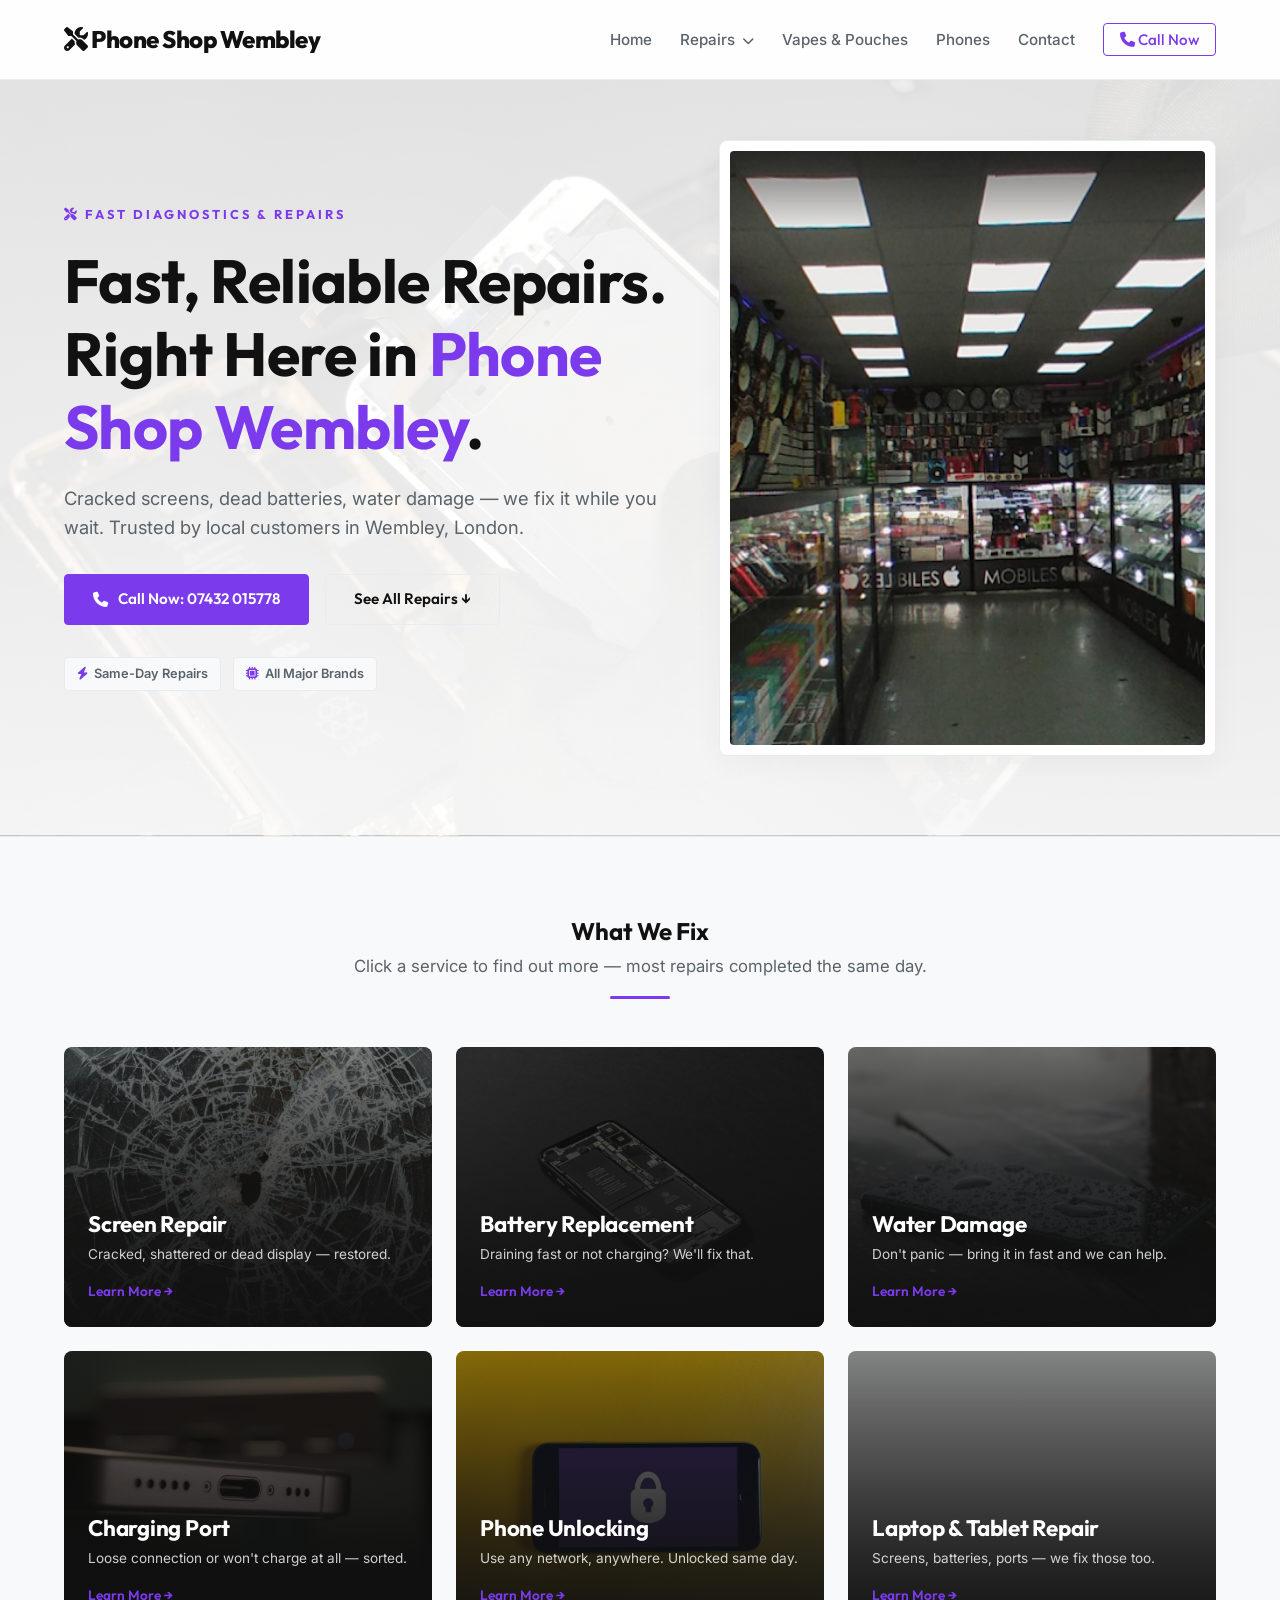
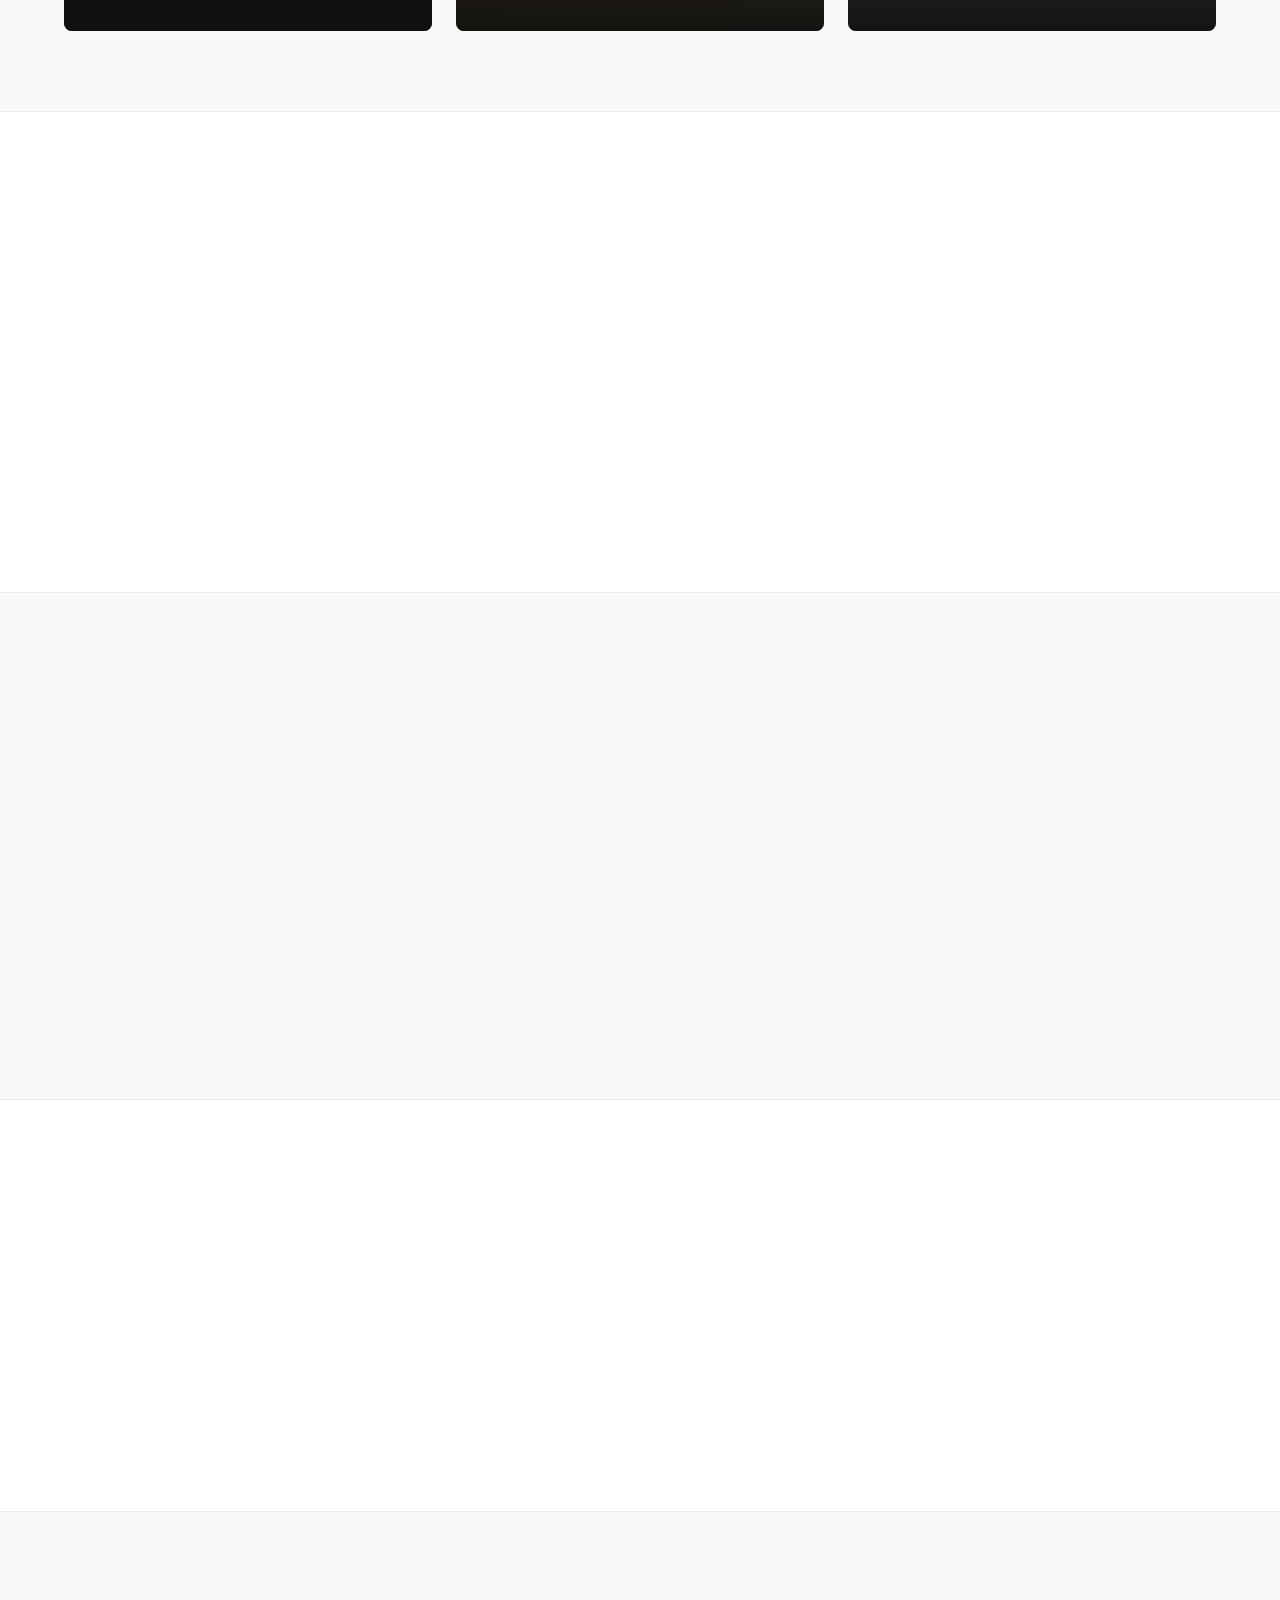
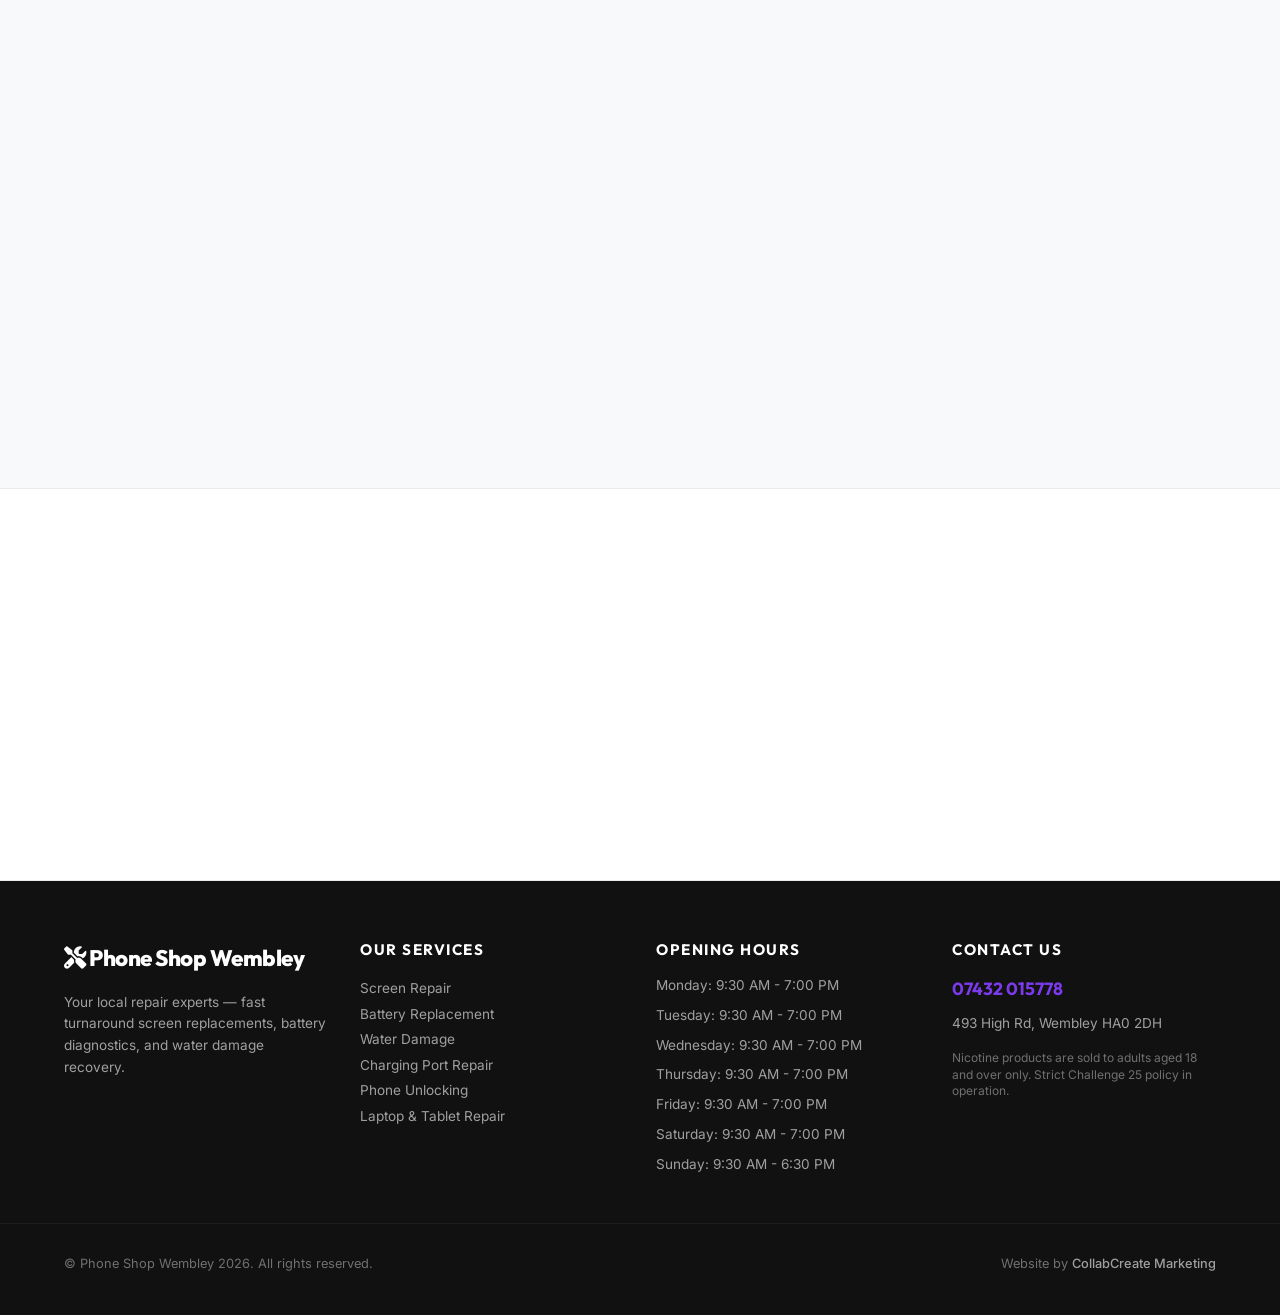
==== index.html @ 8e0f6bb6 "Deploy premium responsive outreach site" ====
<!DOCTYPE html>
<html lang="en">
<head>
    <meta charset="UTF-8">
    <meta name="viewport" content="width=device-width, initial-scale=1.0">
    <title>Home | Phone Shop Wembley Wembley, London</title>
    <link rel="stylesheet" href="styles.css">
    <link href="https://fonts.googleapis.com/css2?family=Inter:wght@300;400;500;600;700&family=Outfit:wght@400;500;600;700;800&display=swap" rel="stylesheet">
    <link rel="stylesheet" href="https://cdnjs.cloudflare.com/ajax/libs/font-awesome/6.4.0/css/all.min.css">
    
    <!-- Open Graph Metadata -->
    <meta property="og:title" content="Home | Phone Shop Wembley Wembley, London">
    <meta property="og:description" content="Fast, premium screen repairs, battery replacements, water damage recovery, vapes, pouches, and refurbished phones in Wembley, London.">
    <meta property="og:image" content="https://mowleed2000.github.io/phone-shop-wembley/storefront.webp">
    <meta property="og:url" content="https://mowleed2000.github.io/phone-shop-wembley/index.html">
    <meta property="og:type" content="website">

    <!-- Microsoft Clarity Tracking Code -->
    <script type="text/javascript">
        (function(c,l,a,r,i,t,y){
            c[a]=c[a]||function(){(c[a].q=c[a].q||[]).push(arguments)};
            t=l.createElement(r);t.async=1;t.src="https://www.clarity.ms/tag/"+i;
            y=l.getElementsByTagName(r)[0];y.parentNode.insertBefore(t,y);
        })(window, document, "clarity", "script", "x1smlah9oa");
    </script>
</head>
<body>

    <nav class="navbar">
        <div class="container nav-container">
            <a href="index.html" class="logo"><i class="fa-solid fa-screwdriver-wrench"></i> Phone Shop Wembley</a>
            <ul class="nav-links" id="navLinks">
                <li><a href="index.html">Home</a></li>
                <li class="dropdown">
                    <a href="#" class="dropdown-trigger">Repairs <i class="fa-solid fa-chevron-down" style="font-size:0.75rem; margin-left:3px;"></i></a>
                    <ul class="dropdown-menu">
                        <li><a href="screen-repair.html">Screen Repair</a></li>
                        <li><a href="battery-replacement.html">Battery Replacement</a></li>
                        <li><a href="water-damage.html">Water Damage</a></li>
                        <li><a href="charging-port.html">Charging Port Repair</a></li>
                        <li><a href="phone-unlocking.html">Phone Unlocking</a></li>
                        <li><a href="laptop-tablet.html">Laptop &amp; Tablet Repair</a></li>
                    </ul>
                </li>
                <li><a href="vapes-pouches.html">Vapes &amp; Pouches</a></li>
                <li><a href="phones-in-store.html">Phones</a></li>
                <li><a href="contact.html">Contact</a></li>
                <li><a href="tel:07432015778" class="btn-nav-cta"><i class="fa-solid fa-phone"></i> Call Now</a></li>
            </ul>
            <div class="hamburger" id="hamburger"><i class="fa-solid fa-bars"></i></div>
        </div>
    </nav>

    <!-- Hero Section -->
    <section class="hero" style="background-image: linear-gradient(rgba(255, 255, 255, 0.85), rgba(255, 255, 255, 0.95)), url('repair-hero.jpg');">
        <div class="container hero-grid">
            <div class="hero-content reveal">
                <span class="eyebrow"><i class="fa-solid fa-screwdriver-wrench"></i> Fast Diagnostics &amp; Repairs</span>
                <h1>Fast, Reliable Repairs. <br>Right Here in <span class="primary-text">Phone Shop Wembley</span>.</h1>
                <p class="hero-tagline">Cracked screens, dead batteries, water damage — we fix it while you wait. Trusted by local customers in Wembley, London.</p>
                <div class="hero-btns">
                    <a href="tel:07432015778" class="btn btn-primary"><i class="fa-solid fa-phone"></i> Call Now: 07432 015778</a>
                    <a href="#services" class="btn btn-outline">See All Repairs &darr;</a>
                </div>
                <div class="walk-ins-tag">
                    <span class="badge"><i class="fa-solid fa-bolt"></i> Same-Day Repairs</span>
                    <span class="badge"><i class="fa-solid fa-microchip"></i> All Major Brands</span>
                </div>
            </div>
            <div class="hero-image-wrapper reveal">
                <div class="hero-image-frame" onclick="openLightbox('storefront.webp', 'Phone Shop Wembley storefront in Wembley, London')">
                    <img src="storefront.webp" alt="Phone Shop Wembley Storefront" class="hero-image">
                    <div class="frame-overlay">
                        <i class="fa-solid fa-magnifying-glass-plus"></i>
                        <span>View Storefront</span>
                    </div>
                </div>
            </div>
        </div>
    </section>

    <!-- Services Section -->
    <section class="services" id="services">
        <div class="container">
            <div class="section-header text-center reveal">
                <h2>What We Fix</h2>
                <p class="subheading">Click a service to find out more — most repairs completed the same day.</p>
                <div class="accent-divider"></div>
            </div>
            <div class="services-grid reveal">
                <!-- Screen Repair -->
                <a href="screen-repair.html" class="service-card-link">
                    <div class="service-card" style="background-image: linear-gradient(rgba(17, 17, 17, 0.45), rgba(17, 17, 17, 0.75)), url('cracked-screen.jpg');">
                        <div class="card-content">
                            <h3>Screen Repair</h3>
                            <p>Cracked, shattered or dead display — restored.</p>
                            <span class="learn-more">Learn More &rarr;</span>
                        </div>
                    </div>
                </a>
                <!-- Battery Replacement -->
                <a href="battery-replacement.html" class="service-card-link">
                    <div class="service-card" style="background-image: linear-gradient(rgba(17, 17, 17, 0.45), rgba(17, 17, 17, 0.75)), url('battery-repair.jpg');">
                        <div class="card-content">
                            <h3>Battery Replacement</h3>
                            <p>Draining fast or not charging? We'll fix that.</p>
                            <span class="learn-more">Learn More &rarr;</span>
                        </div>
                    </div>
                </a>
                <!-- Water Damage -->
                <a href="water-damage.html" class="service-card-link">
                    <div class="service-card" style="background-image: linear-gradient(rgba(17, 17, 17, 0.45), rgba(17, 17, 17, 0.75)), url('water-damage.jpg');">
                        <div class="card-content">
                            <h3>Water Damage</h3>
                            <p>Don't panic — bring it in fast and we can help.</p>
                            <span class="learn-more">Learn More &rarr;</span>
                        </div>
                    </div>
                </a>
                <!-- Charging Port -->
                <a href="charging-port.html" class="service-card-link">
                    <div class="service-card" style="background-image: linear-gradient(rgba(17, 17, 17, 0.45), rgba(17, 17, 17, 0.75)), url('charging-port.jpg');">
                        <div class="card-content">
                            <h3>Charging Port</h3>
                            <p>Loose connection or won't charge at all — sorted.</p>
                            <span class="learn-more">Learn More &rarr;</span>
                        </div>
                    </div>
                </a>
                <!-- Phone Unlocking -->
                <a href="phone-unlocking.html" class="service-card-link">
                    <div class="service-card" style="background-image: linear-gradient(rgba(17, 17, 17, 0.45), rgba(17, 17, 17, 0.75)), url('unlock-phone.jpg');">
                        <div class="card-content">
                            <h3>Phone Unlocking</h3>
                            <p>Use any network, anywhere. Unlocked same day.</p>
                            <span class="learn-more">Learn More &rarr;</span>
                        </div>
                    </div>
                </a>
                <!-- Laptop & Tablet Repair -->
                <a href="laptop-tablet.html" class="service-card-link">
                    <div class="service-card" style="background-image: linear-gradient(rgba(17, 17, 17, 0.45), rgba(17, 17, 17, 0.75)), url('circuit-board.jpg');">
                        <div class="card-content">
                            <h3>Laptop &amp; Tablet Repair</h3>
                            <p>Screens, batteries, ports — we fix those too.</p>
                            <span class="learn-more">Learn More &rarr;</span>
                        </div>
                    </div>
                </a>
            </div>
        </div>
    </section>

    <!-- Why Us Section -->
    <section class="why-us">
        <div class="container">
            <div class="section-header text-center reveal">
                <h2>Why Customers Come Back to Us</h2>
                <div class="accent-divider"></div>
            </div>
            
            <div class="why-us-grid reveal">
                <div class="why-card">
                    <div class="why-icon"><i class="fa-solid fa-clock"></i></div>
                    <h3>Same-Day Service</h3>
                    <p>Most repairs are done within the hour. We know you can't be without your phone.</p>
                </div>
                <div class="why-card">
                    <div class="why-icon"><i class="fa-solid fa-gem"></i></div>
                    <h3>Quality Parts Only</h3>
                    <p>We use premium replacement parts on every repair — no cheap substitutes.</p>
                </div>
                <div class="why-card">
                    <div class="why-icon"><i class="fa-solid fa-circle-check"></i></div>
                    <h3>No Fix, No Fee</h3>
                    <p>We diagnose for free. If we can't fix it, you don't pay a penny.</p>
                </div>
            </div>
        </div>
    </section>

    <!-- Vapes Teaser -->
    <section class="vapes-teaser">
        <div class="container vapes-teaser-grid">
            <div class="vapes-teaser-content reveal">
                <span class="eyebrow" style="color: var(--primary); font-weight: 700; text-transform: uppercase; letter-spacing: 2px; font-size: 0.8rem; margin-bottom: 12px; display: block;">Vapes &amp; Nicotine Pouches</span>
                <h2>Premium Vapes &amp; Pouches</h2>
                <p>We stock all the major brands including Lost Mary, IVG, Elf, Nordic Spirit, Velo, Pablo, ZYN and more. Smoke-free alternatives and disposable vapes available in store.</p>
                <a href="vapes-pouches.html" class="btn btn-primary">Browse Products &rarr;</a>
                <p class="disclaimer-text">Nicotine products are strictly for adults aged 18+ only. Challenge 25 policy applies.</p>
            </div>
            <div class="vape-brand-anchors reveal">
                <img src="Lost Mary reuse.jpg" alt="Lost Mary" class="teaser-brand-img">
                <img src="IVG Reuse 1.jpg" alt="IVG" class="teaser-brand-img">
            </div>
        </div>
    </section>

    <!-- Refurbished Phones Teaser -->
    <section class="phones-teaser">
        <div class="container phones-teaser-grid">
            <div class="phone-anchors-grid reveal">
                <div class="phone-item-card"><img src="Iphone 17 pro max.webp" alt="iPhone"><span>iPhone</span></div>
                <div class="phone-item-card"><img src="Samsung s26 ultra.webp" alt="Samsung"><span>Samsung</span></div>
                <div class="phone-item-card"><img src="Google Pixel 10a.webp" alt="Pixel"><span>Pixel</span></div>
            </div>
            <div class="phones-teaser-content reveal">
                <span class="eyebrow" style="color: var(--primary); font-weight: 700; text-transform: uppercase; letter-spacing: 2px; font-size: 0.8rem; margin-bottom: 12px; display: block;">Buy Refurbished Handsets</span>
                <h2>Refurbished Phones In Store</h2>
                <p>Looking for a quality handset without the new price tag? We carry a rotating selection of second-hand smartphones — tested, cleaned, warrantied, and ready to use.</p>
                <a href="phones-in-store.html" class="btn btn-primary">Check Availability &rarr;</a>
            </div>
        </div>
    </section>

    <!-- Reviews Section -->
    <section class="reviews">
        <div class="container">
            <div class="section-header text-center reveal">
                <h2>Loved By The Community</h2>
                <p class="subheading">Direct reviews from our local Google Business Profile page.</p>
                <div class="accent-divider"></div>
            </div>
            <div class="reviews-grid reveal">
                
                <div class="review-card">
                    <p class="review-text">"Bought many things from this shop for years, they have nothing wrong with them. I have lots of phones and devices from them and I am still using them from 2018 and they are working perfectly. I don't have any grudge on them, to me the best place to get something. Recommend it a lot"</p>
                    <div class="review-author">
                        <span>— Sriyani Gedara</span>
                        <span class="stars">★★★★★</span>
                    </div>
                </div>
    
                <div class="review-card">
                    <p class="review-text">"Very good customer service. Helpful staff. Good place to buy mobile phones and accessories."</p>
                    <div class="review-author">
                        <span>— J T</span>
                        <span class="stars">★★★★★</span>
                    </div>
                </div>
    
                <div class="review-card">
                    <p class="review-text">"Good place"</p>
                    <div class="review-author">
                        <span>— nadarasa Prasanth</span>
                        <span class="stars">★★★★★</span>
                    </div>
                </div>
    
            </div>
        </div>
    </section>

    <!-- Final CTA -->
    <section class="final-cta text-center reveal" style="background-image: linear-gradient(rgba(17, 17, 17, 0.8), rgba(17, 17, 17, 0.9)), url('technician.jpg'); background-size: cover; background-position: center; color: #ffffff;">
        <div class="container">
            <h2>Ready to Get Your Device Repaired?</h2>
            <p>Visit our shop in Wembley, London or call ahead to check parts availability.</p>
            <a href="tel:07432015778" class="btn btn-primary btn-large"><i class="fa-solid fa-phone"></i> Call 07432 015778</a>
        </div>
    </section>

    <!-- Lightbox Modal -->
    <div id="lightboxModal" class="lightbox">
        <span class="lightbox-close" onclick="closeLightbox()">&times;</span>
        <img class="lightbox-content" id="lightboxImg">
        <div id="lightboxCaption" class="lightbox-caption"></div>
    </div>

    <footer class="footer">
        <div class="container footer-grid">
            <div class="footer-brand">
                <a href="index.html" class="footer-logo"><i class="fa-solid fa-screwdriver-wrench"></i> Phone Shop Wembley</a>
                <p style="margin-top: 15px; font-size: 0.85rem; line-height: 1.6; color: rgba(255, 255, 255, 0.6);">Your local repair experts — fast turnaround screen replacements, battery diagnostics, and water damage recovery.</p>
            </div>
            <div class="footer-links">
                <h4>Our Services</h4>
                <p><a href="screen-repair.html">Screen Repair</a></p>
                <p><a href="battery-replacement.html">Battery Replacement</a></p>
                <p><a href="water-damage.html">Water Damage</a></p>
                <p><a href="charging-port.html">Charging Port Repair</a></p>
                <p><a href="phone-unlocking.html">Phone Unlocking</a></p>
                <p><a href="laptop-tablet.html">Laptop &amp; Tablet Repair</a></p>
            </div>
            <div class="footer-hours">
                <h4>Opening Hours</h4>
                <ul>
                    <li>Monday: 9:30 AM - 7:00 PM</li><li>Tuesday: 9:30 AM - 7:00 PM</li><li>Wednesday: 9:30 AM - 7:00 PM</li><li>Thursday: 9:30 AM - 7:00 PM</li><li>Friday: 9:30 AM - 7:00 PM</li><li>Saturday: 9:30 AM - 7:00 PM</li><li>Sunday: 9:30 AM - 6:30 PM</li>
                </ul>
            </div>
            <div class="footer-contact">
                <h4>Contact Us</h4>
                <p class="phone-num"><a href="tel:07432015778">07432 015778</a></p>
                <p style="margin-top: 10px; font-size: 0.85rem; color: rgba(255, 255, 255, 0.6);">493 High Rd, Wembley HA0 2DH</p>
                <p style="margin-top: 15px; font-size: 0.75rem; color: rgba(255, 255, 255, 0.4); line-height: 1.4;">
                    Nicotine products are sold to adults aged 18 and over only. Strict Challenge 25 policy in operation.
                </p>
            </div>
        </div>
        <div class="footer-bottom">
            <div class="container" style="display: flex; justify-content: space-between; flex-wrap: wrap; gap: 10px; width: 100%;">
                <p>&copy; Phone Shop Wembley 2026. All rights reserved.</p>
                <p class="agency-credit">Website by <a href="https://collabcreate.co.uk" target="_blank">CollabCreate Marketing</a></p>
            </div>
        </div>
    </footer>
    <script src="script.js"></script>
</body>
</html>
---- styles.css ----
/* CCM Tech Repair Site Stylesheet */
:root {
    --bg-main: #ffffff;
    --bg-card: #ffffff;
    --bg-alternate: #f8f9fa;
    --text-main: #111111;
    --text-muted: #5a626a;
    --border-color: #e9ecef;
    --primary: #7c3aed;
    --primary-hover: #6d28d9;
    --primary-glow: rgba(124, 58, 237, 0.15);
    --shadow: 0 8px 30px rgba(0, 0, 0, 0.04);
    --font-sans: 'Inter', sans-serif;
    --font-heading: 'Outfit', sans-serif;
    --nav-height: 80px;
}

/* Global Reset */
* {
    margin: 0;
    padding: 0;
    box-sizing: border-box;
}

html, body {
    width: 100%;
    overflow-x: hidden;
    background-color: var(--bg-main);
    color: var(--text-main);
    font-family: var(--font-sans);
    line-height: 1.6;
    scroll-behavior: smooth;
}

/* Layout Utilities */
.container {
    max-width: 1200px;
    margin: 0 auto;
    padding: 0 24px;
    width: 100%;
}

.text-center {
    text-align: center;
}

.primary-text {
    color: var(--primary);
}

.accent-divider {
    width: 60px;
    height: 3px;
    background-color: var(--primary);
    margin: 16px auto 0;
    border-radius: 2px;
}

.section-subtitle {
    display: inline-block;
    font-family: var(--font-heading);
    font-size: 0.8rem;
    font-weight: 700;
    text-transform: uppercase;
    letter-spacing: 3px;
    color: var(--primary);
    margin-bottom: 12px;
}

/* Typography */
h1, h2, h3, h4 {
    font-family: var(--font-heading);
    font-weight: 700;
    letter-spacing: -0.01em;
    line-height: 1.2;
}

/* Scroll Animations */
.reveal {
    opacity: 0;
    transform: translateY(30px);
    transition: all 0.8s cubic-bezier(0.16, 1, 0.3, 1);
}

.reveal.active {
    opacity: 1;
    transform: translateY(0);
}

/* Buttons */
.btn {
    display: inline-flex;
    align-items: center;
    justify-content: center;
    gap: 10px;
    padding: 12px 28px;
    font-family: var(--font-heading);
    font-size: 0.95rem;
    font-weight: 600;
    text-decoration: none;
    border-radius: 4px;
    transition: all 0.3s ease;
    cursor: pointer;
    border: none;
}

.btn-primary {
    background-color: var(--primary);
    color: #ffffff;
    border: 1px solid var(--primary);
}

.btn-primary:hover {
    background-color: var(--primary-hover);
    border-color: var(--primary-hover);
    transform: translateY(-2px);
    box-shadow: 0 8px 20px var(--primary-glow);
}

.btn-outline {
    background-color: transparent;
    color: var(--text-main);
    border: 1px solid var(--border-color);
}

.btn-outline:hover {
    background-color: var(--bg-alternate);
    border-color: var(--primary);
    color: var(--primary);
    transform: translateY(-2px);
}

/* Navigation Bar */
.navbar {
    position: fixed;
    top: 0;
    left: 0;
    width: 100%;
    height: var(--nav-height);
    background-color: rgba(255, 255, 255, 0.95);
    backdrop-filter: blur(8px);
    -webkit-backdrop-filter: blur(8px);
    border-bottom: 1px solid var(--border-color);
    z-index: 1000;
    display: flex;
    align-items: center;
}

.nav-container {
    display: flex;
    justify-content: space-between;
    align-items: center;
}

.logo {
    font-family: var(--font-heading);
    font-size: 1.5rem;
    font-weight: 800;
    color: var(--text-main);
    text-decoration: none;
    letter-spacing: -0.5px;
}

.nav-links {
    display: flex;
    align-items: center;
    list-style: none;
    gap: 28px;
}

.nav-links a {
    color: var(--text-muted);
    text-decoration: none;
    font-size: 0.95rem;
    font-weight: 500;
    transition: color 0.3s ease;
}

.nav-links a:hover {
    color: var(--text-main);
}

.btn-nav-cta {
    background-color: transparent;
    color: var(--primary) !important;
    border: 1px solid var(--primary);
    padding: 6px 16px;
    border-radius: 4px;
    font-family: var(--font-heading);
    font-size: 0.85rem;
    font-weight: 600;
    transition: all 0.3s ease;
}

.btn-nav-cta:hover {
    background-color: var(--primary);
    color: #ffffff !important;
}

.hamburger {
    display: none;
    color: var(--text-main);
    font-size: 1.4rem;
    cursor: pointer;
}

/* Dropdown Menu */
.dropdown {
    position: relative;
}

.dropdown-menu {
    display: none;
    position: absolute;
    top: 100%;
    left: 0;
    background-color: var(--bg-card);
    border: 1px solid var(--border-color);
    box-shadow: var(--shadow);
    list-style: none;
    min-width: 220px;
    border-radius: 4px;
    padding: 10px 0;
    z-index: 100;
}

.dropdown-menu li a {
    display: block;
    padding: 10px 20px;
    color: var(--text-main);
    font-size: 0.9rem;
    text-transform: none;
    letter-spacing: normal;
}

.dropdown-menu li a:hover {
    background-color: var(--bg-alternate);
    color: var(--primary);
}

.dropdown:hover .dropdown-menu {
    display: block;
}

/* Hero Section */
.hero {
    padding: calc(var(--nav-height) + 60px) 0 80px;
    background-size: cover;
    background-position: center;
    position: relative;
}

.hero-grid {
    display: grid;
    grid-template-columns: 1.1fr 0.9fr;
    gap: 48px;
    align-items: center;
}

.hero-content .eyebrow {
    font-family: var(--font-heading);
    color: var(--primary);
    font-size: 0.8rem;
    font-weight: 700;
    text-transform: uppercase;
    letter-spacing: 3px;
    margin-bottom: 20px;
    display: block;
}

.hero h1 {
    font-size: 3.8rem;
    margin-bottom: 20px;
    color: var(--text-main);
}

.hero-tagline {
    font-size: 1.15rem;
    color: var(--text-muted);
    margin-bottom: 32px;
}

.hero-btns {
    display: flex;
    gap: 16px;
    margin-bottom: 32px;
}

.walk-ins-tag {
    display: flex;
    flex-wrap: wrap;
    gap: 12px;
}

.badge {
    display: inline-flex;
    align-items: center;
    gap: 6px;
    background-color: var(--bg-alternate);
    border: 1px solid var(--border-color);
    color: var(--text-muted);
    padding: 6px 12px;
    border-radius: 4px;
    font-size: 0.8rem;
    font-weight: 600;
}

.badge i {
    color: var(--primary);
}

.hero-image-wrapper {
    position: relative;
    width: 100%;
}

.hero-image-frame {
    position: relative;
    border: 1px solid var(--border-color);
    padding: 10px;
    border-radius: 8px;
    background-color: var(--bg-card);
    box-shadow: var(--shadow);
    cursor: pointer;
    overflow: hidden;
}

.hero-image {
    width: 100%;
    border-radius: 4px;
    display: block;
    object-fit: cover;
    aspect-ratio: 4/5;
    transition: transform 0.5s ease;
}

.hero-image-frame:hover .hero-image {
    transform: scale(1.02);
}

.frame-overlay {
    position: absolute;
    top: 10px;
    left: 10px;
    right: 10px;
    bottom: 10px;
    background-color: rgba(17, 17, 17, 0.85);
    display: flex;
    flex-direction: column;
    align-items: center;
    justify-content: center;
    gap: 10px;
    color: #ffffff;
    opacity: 0;
    transition: opacity 0.3s ease;
    border-radius: 4px;
}

.hero-image-frame:hover .frame-overlay {
    opacity: 1;
}

.frame-overlay i {
    font-size: 1.8rem;
    color: var(--primary);
}

.frame-overlay span {
    font-family: var(--font-heading);
    font-size: 0.8rem;
    font-weight: 600;
    text-transform: uppercase;
    letter-spacing: 1.5px;
}

/* Services Grid on Home */
.services {
    padding: 80px 0;
    background-color: var(--bg-alternate);
    border-top: 1px solid var(--border-color);
    border-bottom: 1px solid var(--border-color);
}

.services .section-header {
    margin-bottom: 48px;
}

.services .subheading {
    color: var(--text-muted);
    font-size: 1.05rem;
    margin-top: 8px;
}

.services-grid {
    display: grid;
    grid-template-columns: repeat(3, 1fr);
    gap: 24px;
}

.service-card-link {
    text-decoration: none;
}

.service-card {
    height: 280px;
    border-radius: 8px;
    background-size: cover;
    background-position: center;
    position: relative;
    overflow: hidden;
    display: flex;
    align-items: flex-end;
    transition: transform 0.3s ease, box-shadow 0.3s ease;
}

.service-card::after {
    content: '';
    position: absolute;
    top: 0;
    left: 0;
    width: 100%;
    height: 100%;
    background: linear-gradient(to top, rgba(17, 17, 17, 0.95) 0%, rgba(17, 17, 17, 0.4) 60%, rgba(17, 17, 17, 0.1) 100%);
    z-index: 1;
    transition: background 0.3s ease;
}

.service-card:hover {
    transform: translateY(-4px);
    box-shadow: 0 12px 30px rgba(0, 0, 0, 0.15);
}

.service-card:hover::after {
    background: linear-gradient(to top, rgba(17, 17, 17, 0.98) 0%, rgba(17, 17, 17, 0.5) 60%, rgba(17, 17, 17, 0.2) 100%);
}

.card-content {
    padding: 24px;
    color: #ffffff;
    width: 100%;
    z-index: 2;
}

.service-card h3 {
    font-size: 1.4rem;
    margin-bottom: 6px;
    color: #ffffff;
}

.service-card p {
    font-size: 0.85rem;
    color: rgba(255, 255, 255, 0.8);
    margin-bottom: 12px;
}

.learn-more {
    font-family: var(--font-heading);
    font-size: 0.85rem;
    font-weight: 600;
    color: var(--primary);
}

/* Why Us Section */
.why-us {
    padding: 80px 0;
}

.why-us-grid {
    display: grid;
    grid-template-columns: repeat(3, 1fr);
    gap: 32px;
    margin-top: 48px;
}

.why-card {
    background-color: var(--bg-card);
    border: 1px solid var(--border-color);
    border-radius: 8px;
    padding: 32px;
    box-shadow: var(--shadow);
}

.why-icon {
    font-size: 2.2rem;
    color: var(--primary);
    margin-bottom: 20px;
}

.why-card h3 {
    font-size: 1.25rem;
    margin-bottom: 12px;
}

.why-card p {
    color: var(--text-muted);
    font-size: 0.9rem;
}

/* Vapes Teaser */
.vapes-teaser {
    padding: 80px 0;
    background-color: var(--bg-alternate);
    border-top: 1px solid var(--border-color);
    border-bottom: 1px solid var(--border-color);
}

.vapes-teaser-grid {
    display: grid;
    grid-template-columns: 1.1fr 0.9fr;
    gap: 48px;
    align-items: center;
}

.vapes-teaser-content h2 {
    font-size: 2.5rem;
    margin-bottom: 16px;
}

.vapes-teaser-content p {
    color: var(--text-muted);
    margin-bottom: 24px;
    font-size: 1.05rem;
}

.disclaimer-text {
    font-size: 0.75rem;
    color: var(--text-muted);
    margin-top: 16px;
}

.vape-brand-anchors {
    display: flex;
    justify-content: center;
    gap: 20px;
}

.teaser-brand-img {
    width: 45%;
    max-width: 180px;
    border-radius: 8px;
    border: 1px solid var(--border-color);
    box-shadow: var(--shadow);
}

/* Phones Teaser */
.phones-teaser {
    padding: 80px 0;
}

.phones-teaser-grid {
    display: grid;
    grid-template-columns: 1fr 1fr;
    gap: 48px;
    align-items: center;
}

.phones-teaser-content h2 {
    font-size: 2.5rem;
    margin-bottom: 16px;
}

.phones-teaser-content p {
    color: var(--text-muted);
    margin-bottom: 24px;
    font-size: 1.05rem;
}

.phone-anchors-grid {
    display: grid;
    grid-template-columns: repeat(3, 1fr);
    gap: 16px;
}

.phone-item-card {
    text-align: center;
    background-color: var(--bg-alternate);
    border: 1px solid var(--border-color);
    padding: 16px;
    border-radius: 8px;
}

.phone-item-card img {
    width: 100%;
    height: auto;
    max-height: 120px;
    object-fit: contain;
    margin-bottom: 10px;
}

.phone-item-card span {
    font-family: var(--font-heading);
    font-size: 0.8rem;
    font-weight: 600;
}

/* Reviews on Home */
.reviews {
    padding: 80px 0;
    background-color: var(--bg-alternate);
    border-top: 1px solid var(--border-color);
    border-bottom: 1px solid var(--border-color);
}

.reviews-grid {
    display: grid;
    grid-template-columns: repeat(3, 1fr);
    gap: 24px;
    margin-top: 40px;
}

.review-card {
    background-color: var(--bg-card);
    border: 1px solid var(--border-color);
    padding: 32px;
    border-radius: 6px;
    box-shadow: var(--shadow);
    display: flex;
    flex-direction: column;
    justify-content: space-between;
}

.review-card .review-text {
    font-style: italic;
    font-size: 0.95rem;
    color: var(--text-muted);
    margin-bottom: 20px;
}

.review-author {
    font-family: var(--font-heading);
    font-weight: 600;
    font-size: 0.85rem;
    display: flex;
    justify-content: space-between;
    align-items: center;
}

.stars {
    color: #ffb400;
    font-size: 0.8rem;
}

/* Final CTA */
.final-cta {
    padding: 100px 0;
    background-size: cover;
    background-position: center;
    color: #ffffff;
}

.final-cta h2 {
    font-size: 3rem;
    margin-bottom: 16px;
    color: #ffffff;
}

.final-cta p {
    font-size: 1.15rem;
    color: rgba(255, 255, 255, 0.85);
    margin-bottom: 30px;
}

.btn-large {
    padding: 14px 40px;
    font-size: 1.1rem;
}

/* Service Page Styling */
.service-hero {
    padding: 120px 0 80px;
    background-size: cover;
    background-position: center;
    color: #ffffff;
}

.service-hero h1 {
    font-size: 3.5rem;
    color: #ffffff;
    margin-bottom: 16px;
}

.service-hero p {
    font-size: 1.2rem;
    color: rgba(255, 255, 255, 0.85);
    margin-bottom: 28px;
}

.details-grid {
    display: grid;
    grid-template-columns: 1.05fr 0.95fr;
    gap: 64px;
    align-items: center;
}

.service-details {
    padding: 80px 0;
}

.details-text h2 {
    font-size: 2.2rem;
    margin-bottom: 20px;
}

.details-text p {
    color: var(--text-muted);
    font-size: 1.05rem;
    margin-bottom: 24px;
}

.symptoms-box {
    background-color: var(--bg-alternate);
    border: 1px solid var(--border-color);
    padding: 24px;
    border-radius: 6px;
}

.symptoms-box h3 {
    font-size: 1.15rem;
    margin-bottom: 16px;
}

.symptoms-list {
    list-style: none;
    display: flex;
    flex-direction: column;
    gap: 12px;
}

.symptoms-list li {
    font-size: 0.95rem;
    color: var(--text-muted);
    display: flex;
    align-items: center;
    gap: 10px;
}

.symptoms-list li i {
    color: var(--primary);
}

.in-process-img {
    width: 100%;
    border-radius: 8px;
    border: 1px solid var(--border-color);
    box-shadow: var(--shadow);
}

.service-gallery {
    padding: 60px 0;
    background-color: var(--bg-alternate);
    border-top: 1px solid var(--border-color);
    border-bottom: 1px solid var(--border-color);
}

.gallery-row {
    display: grid;
    grid-template-columns: repeat(auto-fit, minmax(250px, 1fr));
    gap: 20px;
    margin-top: 40px;
}

.gallery-item-wrapper {
    background-color: var(--bg-card);
    border: 1px solid var(--border-color);
    border-radius: 6px;
    padding: 8px;
    cursor: pointer;
    text-align: center;
    box-shadow: var(--shadow);
}

.gallery-item-wrapper img {
    width: 100%;
    height: 180px;
    object-fit: cover;
    border-radius: 4px;
    margin-bottom: 8px;
}

.gallery-item-wrapper span {
    font-family: var(--font-heading);
    font-size: 0.85rem;
    font-weight: 600;
}

/* Battery gallery containment (Checklist Issue 6) */
.battery-gallery .gallery-item-wrapper img {
    object-fit: contain !important;
    background-color: var(--bg-alternate);
}

.service-cta {
    padding: 80px 0;
}

.service-cta h2 {
    font-size: 2.2rem;
    margin-bottom: 12px;
}

.service-cta p {
    color: var(--text-muted);
    margin-bottom: 24px;
}

.related-services {
    padding: 80px 0;
    background-color: var(--bg-alternate);
    border-top: 1px solid var(--border-color);
}

.related-grid {
    display: grid;
    grid-template-columns: repeat(3, 1fr);
    gap: 24px;
    margin-top: 40px;
}

.related-card {
    background-color: var(--bg-card);
    border: 1px solid var(--border-color);
    padding: 28px;
    border-radius: 6px;
    box-shadow: var(--shadow);
}

.related-card h3 {
    font-size: 1.2rem;
    margin-bottom: 10px;
}

.related-card p {
    font-size: 0.85rem;
    color: var(--text-muted);
    margin-bottom: 16px;
}

/* Page Hero Template */
.page-hero {
    padding: calc(var(--nav-height) + 40px) 0 40px;
    border-bottom: 1px solid var(--border-color);
    background-color: var(--bg-alternate);
}

.page-hero h1 {
    font-size: 3rem;
    margin-bottom: 8px;
}

.page-hero p {
    font-size: 1.1rem;
    color: var(--text-muted);
}

/* Vapes Page Specific */
.pouches-section, .vapes-section {
    padding: 80px 0;
}

.pouches-section {
    border-bottom: 1px solid var(--border-color);
}

.pouches-grid {
    display: grid;
    grid-template-columns: repeat(5, 1fr);
    gap: 20px;
    margin-top: 48px;
}

.vapes-grid-two {
    display: grid;
    grid-template-columns: repeat(2, 1fr);
    gap: 24px;
    max-width: 600px;
    margin: 48px auto 0;
}

.brand-card, .brand-card-two {
    background-color: var(--bg-card);
    border: 1px solid var(--border-color);
    padding: 16px;
    border-radius: 8px;
    text-align: center;
    box-shadow: var(--shadow);
}

.brand-card img, .brand-card-two img {
    width: 100%;
    height: 140px;
    object-fit: contain;
    margin-bottom: 12px;
}

.brand-card h3, .brand-card-two h3 {
    font-size: 1rem;
    font-family: var(--font-heading);
    font-weight: 700;
}

.vapes-cta, .phones-cta, .contact-cta {
    padding: 60px 0;
    background-color: var(--bg-alternate);
    border-top: 1px solid var(--border-color);
    border-bottom: 1px solid var(--border-color);
}

/* Refurbished Phones Page */
.phones-section {
    padding: 80px 0;
}

.intro-paragraph {
    max-width: 700px;
    margin: 0 auto 48px;
    font-size: 1.05rem;
    color: var(--text-muted);
}

.phones-grid {
    display: grid;
    grid-template-columns: repeat(3, 1fr);
    gap: 24px;
}

.phone-product-card {
    background-color: var(--bg-card);
    border: 1px solid var(--border-color);
    padding: 24px;
    border-radius: 8px;
    text-align: center;
    box-shadow: var(--shadow);
}

.phone-product-card img {
    width: 100%;
    height: 180px;
    object-fit: contain;
    margin-bottom: 16px;
}

.phone-product-card h3 {
    font-size: 1.15rem;
    margin-bottom: 8px;
}

.avail-badge {
    display: inline-block;
    font-family: var(--font-heading);
    font-size: 0.75rem;
    font-weight: 700;
    color: var(--primary);
    background-color: var(--primary-glow);
    padding: 4px 12px;
    border-radius: 20px;
}

/* Contact Page Specific */
.contact-details-section {
    padding: 80px 0;
}

.contact-grid-page {
    display: grid;
    grid-template-columns: 1fr 1fr;
    gap: 64px;
    align-items: center;
}

.contact-left-info h2 {
    font-size: 2.5rem;
    margin-bottom: 12px;
}

.phone-large {
    font-family: var(--font-heading);
    font-size: 1.6rem;
    font-weight: 700;
    margin-bottom: 30px;
}

.phone-large a {
    color: var(--primary);
    text-decoration: none;
}

.hours-box h3 {
    font-size: 1.15rem;
    margin-bottom: 16px;
}

.contact-hours-table {
    width: 100%;
    border-collapse: collapse;
}

.contact-hours-table tr {
    border-bottom: 1px solid var(--border-color);
}

.contact-hours-table tr:last-child {
    border-bottom: none;
}

.contact-hours-table td {
    padding: 10px 0;
    font-size: 0.95rem;
    color: var(--text-muted);
}

.contact-hours-table td:last-child {
    text-align: right;
    font-weight: 600;
    color: var(--text-main);
}

.exterior-img-container {
    width: 100%;
}

.exterior-img-style {
    width: 100%;
    max-height: 400px;
    object-fit: contain;
    border-radius: 8px;
    border: 1px solid var(--border-color);
    box-shadow: var(--shadow);
    margin: 0 auto;
    display: block;
}

.map-section {
    padding: 60px 0;
    background-color: var(--bg-alternate);
    border-top: 1px solid var(--border-color);
    border-bottom: 1px solid var(--border-color);
}

.contact-map-wrapper iframe {
    display: block;
    box-shadow: var(--shadow);
    border: 1px solid var(--border-color) !important;
    margin-top: 40px;
}

/* Footer Styling */
.footer {
    padding: 60px 0 40px;
    background-color: #111111;
    color: #ffffff;
    border-top: 1px solid var(--border-color);
}

.footer-grid {
    display: grid;
    grid-template-columns: repeat(4, 1fr);
    gap: 32px;
}

.footer-brand p {
    font-size: 0.85rem;
    color: rgba(255, 255, 255, 0.6);
    margin-top: 12px;
}

.footer-logo {
    font-family: var(--font-heading);
    font-size: 1.4rem;
    font-weight: 800;
    color: #ffffff;
    text-decoration: none;
    letter-spacing: -0.5px;
}

.footer-logo .primary-text {
    color: var(--primary);
}

.footer-links h4, .footer-hours h4, .footer-contact h4 {
    font-size: 0.95rem;
    font-family: var(--font-heading);
    text-transform: uppercase;
    letter-spacing: 1.5px;
    color: #ffffff;
    margin-bottom: 16px;
}

.footer-links p a {
    color: rgba(255, 255, 255, 0.6);
    text-decoration: none;
    font-size: 0.85rem;
    transition: color 0.3s ease;
}

.footer-links p a:hover {
    color: var(--primary);
}

.footer-hours ul {
    list-style: none;
    display: flex;
    flex-direction: column;
    gap: 8px;
    font-size: 0.85rem;
    color: rgba(255, 255, 255, 0.6);
}

.footer-contact p {
    font-size: 0.85rem;
    color: rgba(255, 255, 255, 0.6);
    margin-bottom: 6px;
}

.footer-contact p.phone-num a {
    font-family: var(--font-heading);
    font-weight: 700;
    color: var(--primary);
    font-size: 1.1rem;
    text-decoration: none;
}

.footer-bottom {
    display: flex;
    justify-content: space-between;
    align-items: center;
    border-top: 1px solid rgba(255, 255, 255, 0.05);
    padding-top: 30px;
    margin-top: 48px;
    color: rgba(255, 255, 255, 0.4);
    font-size: 0.8rem;
    flex-wrap: wrap;
    gap: 16px;
}

.agency-credit a {
    color: rgba(255, 255, 255, 0.6);
    text-decoration: none;
    font-weight: 500;
}

.agency-credit a:hover {
    color: var(--primary);
}

/* Lightbox Modal */
.lightbox {
    display: none;
    position: fixed;
    z-index: 2000;
    left: 0;
    top: 0;
    width: 100%;
    height: 100%;
    background-color: rgba(17, 17, 17, 0.95);
    align-items: center;
    justify-content: center;
    flex-direction: column;
}

.lightbox.active {
    display: flex;
    width: 100% !important;
}

.lightbox-content {
    margin: auto;
    display: block;
    max-width: 90%;
    max-height: 80vh;
    border-radius: 8px;
    border: 1px solid var(--border-color);
}

.lightbox-caption {
    margin: 15px auto;
    width: 80%;
    text-align: center;
    color: var(--primary);
    font-family: var(--font-heading);
    font-weight: 600;
    font-size: 1.2rem;
}

.lightbox-close {
    position: absolute;
    top: 24px;
    right: 32px;
    color: #ffffff;
    font-size: 2.5rem;
    font-weight: bold;
    cursor: pointer;
}

.lightbox-close:hover {
    color: var(--primary);
}

/* Responsive Rules (Mobile Optimization Checklist - Issue 3, 5) */
@media (max-width: 992px) {
    h1 { font-size: 2.8rem !important; }
    h2 { font-size: 1.8rem !important; }
    .hero-grid { grid-template-columns: 1fr; text-align: center; }
    .hero-btns { justify-content: center; }
    .walk-ins-tag { justify-content: center; }
    .hero-image-wrapper { max-width: 450px; margin: 0 auto; }
    .services-grid { grid-template-columns: repeat(2, 1fr); }
    .why-us-grid { grid-template-columns: 1fr; gap: 20px; }
    .vapes-teaser-grid, .phones-teaser-grid, .contact-grid-page, .details-grid { grid-template-columns: 1fr; text-align: center; }
    .vape-brand-anchors { justify-content: center; }
    .phone-anchors-grid { max-width: 500px; margin: 0 auto; }
    .reviews-grid, .related-grid, .phones-grid { grid-template-columns: 1fr; }
    .footer-grid { grid-template-columns: repeat(2, 1fr); }
    .pouches-grid { grid-template-columns: repeat(3, 1fr); }
    .exterior-img-style { max-height: 300px; }
}

@media (max-width: 768px) {
    .service-hero h1 { font-size: 2.2rem !important; }
    .page-hero h1 { font-size: 2.2rem !important; }
    .container { padding: 0 20px !important; }
    .hamburger { display: block; }
    .nav-links {
        display: none;
        flex-direction: column;
        position: absolute;
        top: var(--nav-height);
        left: 0;
        right: 0;
        width: 100% !important;
        box-sizing: border-box;
        background-color: rgba(255, 255, 255, 0.98);
        border-bottom: 1px solid var(--border-color);
        padding: 30px;
        gap: 20px;
        align-items: center;
        box-shadow: var(--shadow);
    }
    .nav-links.active { display: flex; }
    .dropdown-menu { 
        position: static; 
        box-shadow: none; 
        border: none; 
        text-align: center; 
        display: none; 
        padding: 10px 0; 
        width: 100%;
        background-color: var(--bg-alternate);
        border-radius: 6px;
    }
    .dropdown-menu.active {
        display: block !important;
    }
    .dropdown:hover .dropdown-menu { display: none; } /* disable hover on mobile */
    .dropdown.active .dropdown-menu { display: block; }
    .footer-grid { grid-template-columns: 1fr; text-align: center; }
    .footer-hours ul { align-items: center; }
    .footer-bottom { flex-direction: column; text-align: center; }
    .pouches-grid { grid-template-columns: repeat(2, 1fr); }
    
    /* Phone Unlocking Hero Position Adjust (Checklist Issue 4) */
    .phone-unlock-hero {
        background-position: center 25% !important;
    }
    
    /* Expand buttons on mobile */
    .btn {
        width: 100%;
    }
    .hero-btns {
        flex-direction: column;
        align-items: center;
        width: 100%;
    }
    .hero-btns .btn {
        width: 100%;
        max-width: 350px;
    }
}
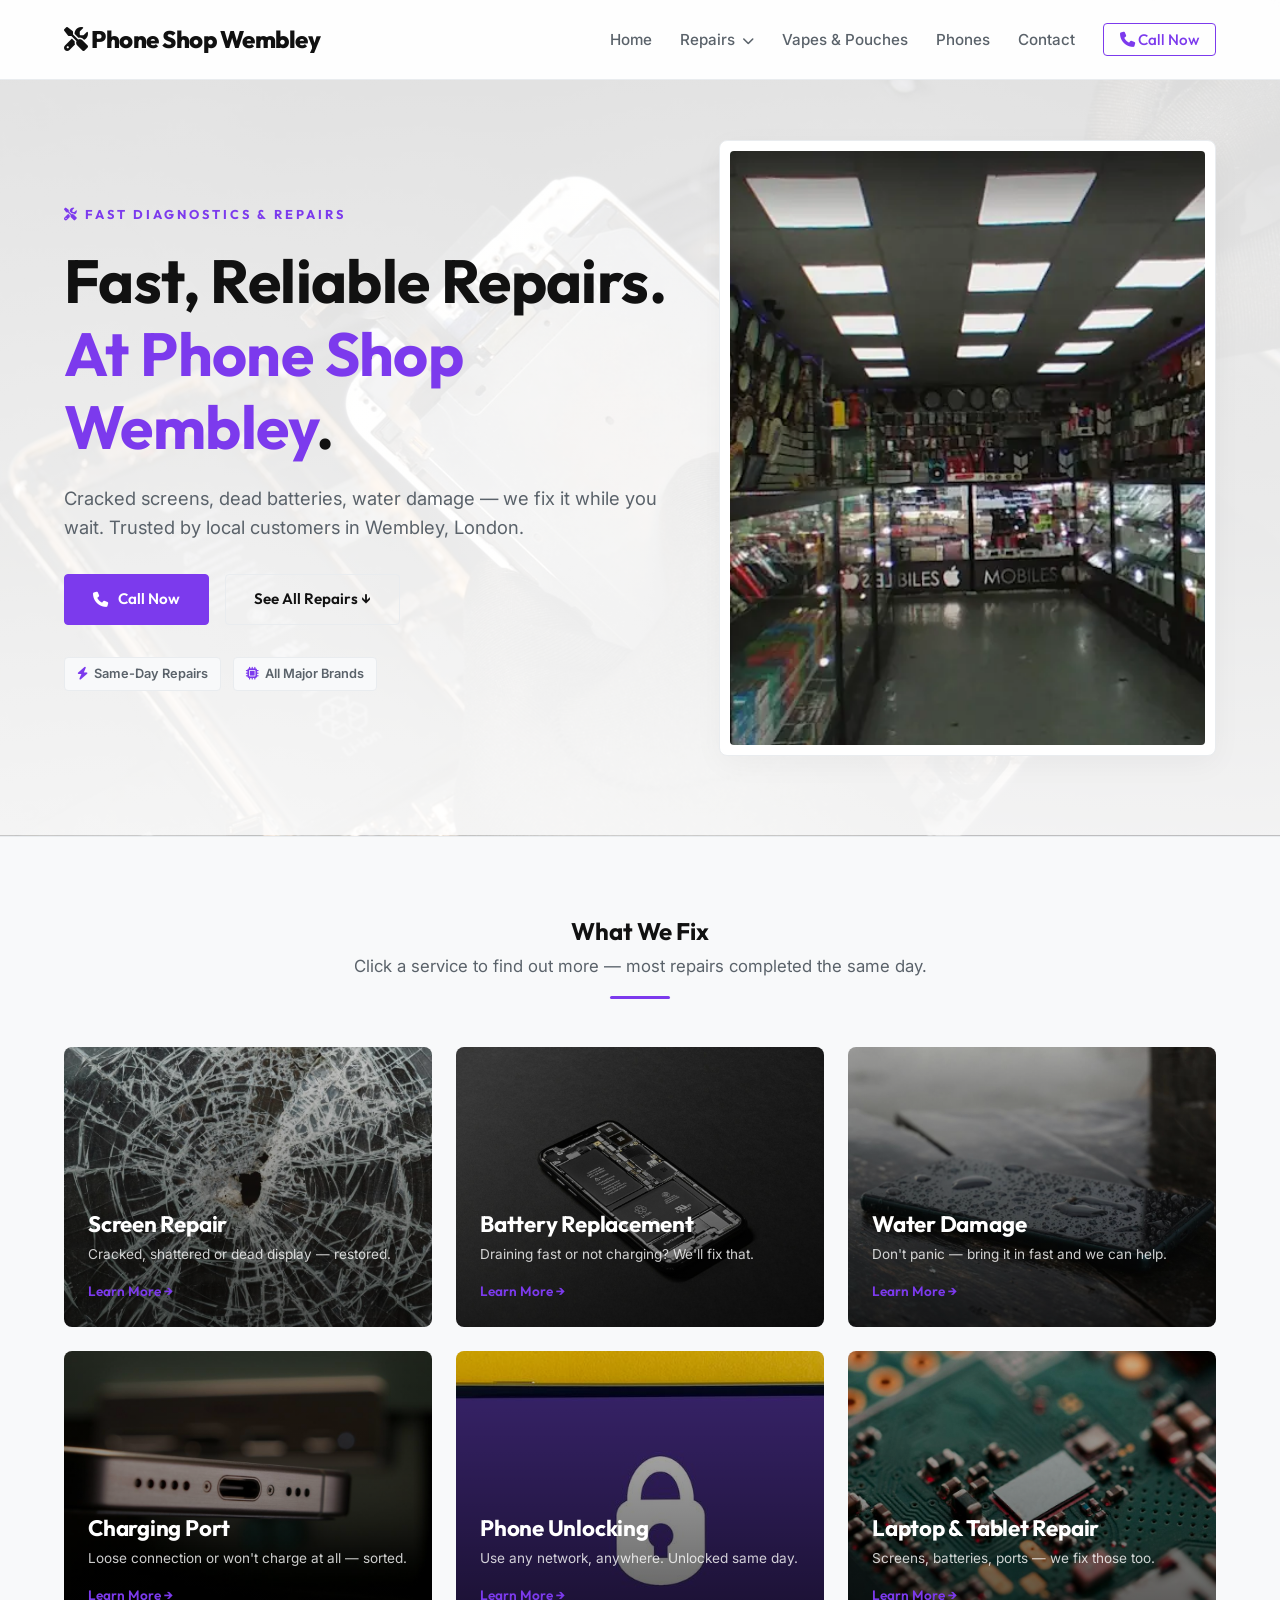
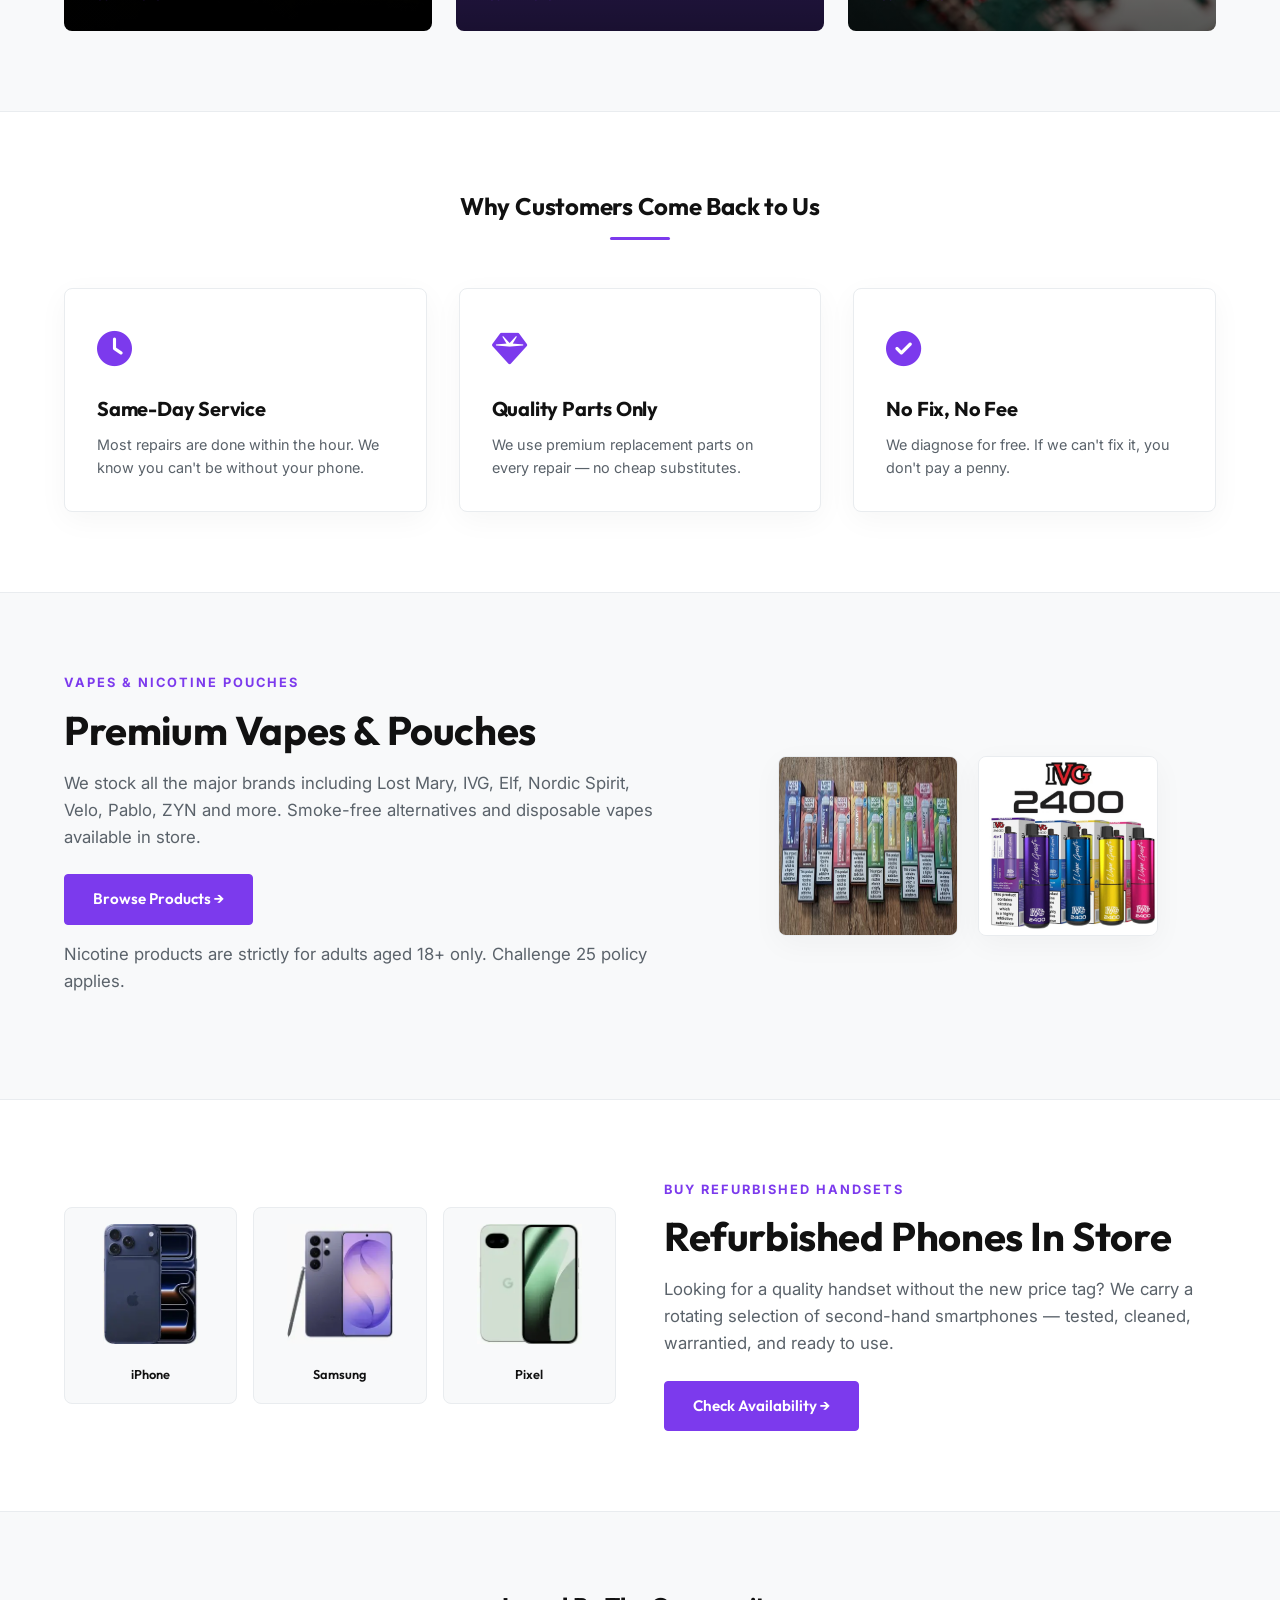
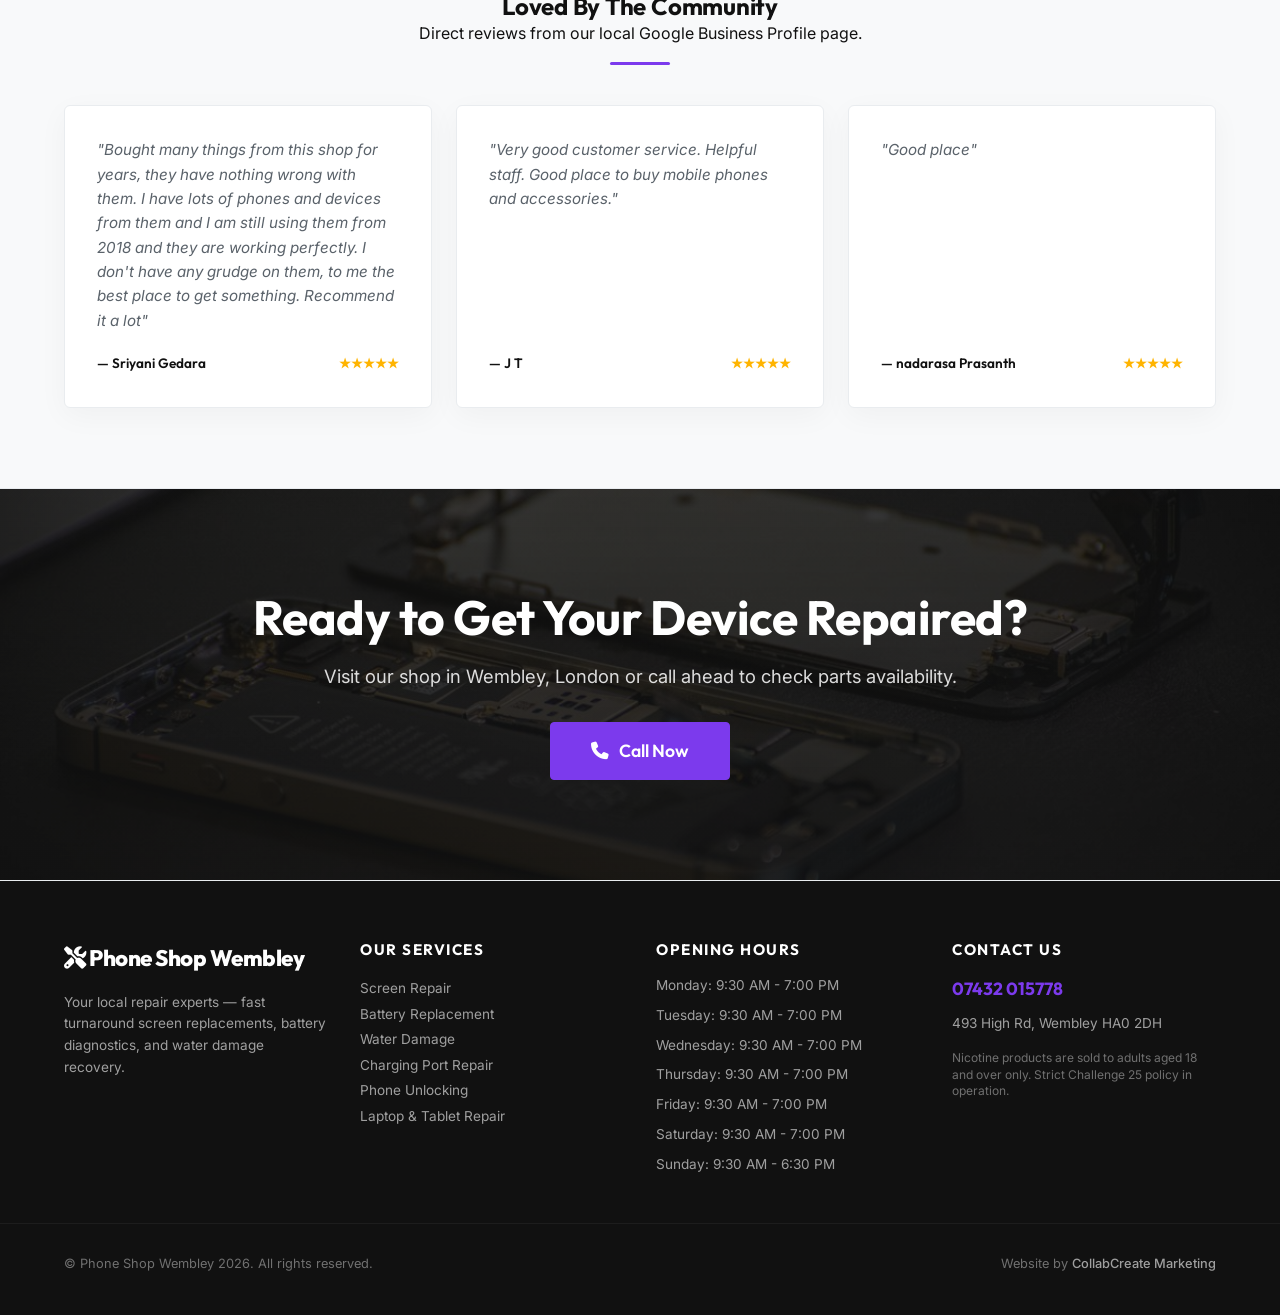
==== commit 0524ceb4: "Deploy premium responsive outreach site" ====
--- a/index.html
+++ b/index.html
@@ -56,10 +56,10 @@
         <div class="container hero-grid">
             <div class="hero-content reveal">
                 <span class="eyebrow"><i class="fa-solid fa-screwdriver-wrench"></i> Fast Diagnostics &amp; Repairs</span>
-                <h1>Fast, Reliable Repairs. <br>Right Here in <span class="primary-text">Phone Shop Wembley</span>.</h1>
+                <h1>Fast, Reliable Repairs. <br><span class="primary-text">At Phone Shop Wembley</span>.</h1>
                 <p class="hero-tagline">Cracked screens, dead batteries, water damage — we fix it while you wait. Trusted by local customers in Wembley, London.</p>
                 <div class="hero-btns">
-                    <a href="tel:07432015778" class="btn btn-primary"><i class="fa-solid fa-phone"></i> Call Now: 07432 015778</a>
+                    <a href="tel:07432015778" class="btn btn-primary"><i class="fa-solid fa-phone"></i> Call Now</a>
                     <a href="#services" class="btn btn-outline">See All Repairs &darr;</a>
                 </div>
                 <div class="walk-ins-tag">
@@ -90,7 +90,7 @@
             <div class="services-grid reveal">
                 <!-- Screen Repair -->
                 <a href="screen-repair.html" class="service-card-link">
-                    <div class="service-card" style="background-image: linear-gradient(rgba(17, 17, 17, 0.45), rgba(17, 17, 17, 0.75)), url('cracked-screen.jpg');">
+                    <div class="service-card" style="background-image: linear-gradient(rgba(0, 0, 0, 0.2), rgba(0, 0, 0, 0.65)), url('cracked-screen.jpg');">
                         <div class="card-content">
                             <h3>Screen Repair</h3>
                             <p>Cracked, shattered or dead display — restored.</p>
@@ -100,7 +100,7 @@
                 </a>
                 <!-- Battery Replacement -->
                 <a href="battery-replacement.html" class="service-card-link">
-                    <div class="service-card" style="background-image: linear-gradient(rgba(17, 17, 17, 0.45), rgba(17, 17, 17, 0.75)), url('battery-repair.jpg');">
+                    <div class="service-card" style="background-image: linear-gradient(rgba(0, 0, 0, 0.2), rgba(0, 0, 0, 0.65)), url('battery-repair.jpg');">
                         <div class="card-content">
                             <h3>Battery Replacement</h3>
                             <p>Draining fast or not charging? We'll fix that.</p>
@@ -110,7 +110,7 @@
                 </a>
                 <!-- Water Damage -->
                 <a href="water-damage.html" class="service-card-link">
-                    <div class="service-card" style="background-image: linear-gradient(rgba(17, 17, 17, 0.45), rgba(17, 17, 17, 0.75)), url('water-damage.jpg');">
+                    <div class="service-card" style="background-image: linear-gradient(rgba(0, 0, 0, 0.2), rgba(0, 0, 0, 0.65)), url('water-damage.jpg');">
                         <div class="card-content">
                             <h3>Water Damage</h3>
                             <p>Don't panic — bring it in fast and we can help.</p>
@@ -120,7 +120,7 @@
                 </a>
                 <!-- Charging Port -->
                 <a href="charging-port.html" class="service-card-link">
-                    <div class="service-card" style="background-image: linear-gradient(rgba(17, 17, 17, 0.45), rgba(17, 17, 17, 0.75)), url('charging-port.jpg');">
+                    <div class="service-card" style="background-image: linear-gradient(rgba(0, 0, 0, 0.2), rgba(0, 0, 0, 0.65)), url('charging-port.jpg');">
                         <div class="card-content">
                             <h3>Charging Port</h3>
                             <p>Loose connection or won't charge at all — sorted.</p>
@@ -130,7 +130,7 @@
                 </a>
                 <!-- Phone Unlocking -->
                 <a href="phone-unlocking.html" class="service-card-link">
-                    <div class="service-card" style="background-image: linear-gradient(rgba(17, 17, 17, 0.45), rgba(17, 17, 17, 0.75)), url('unlock-phone.jpg');">
+                    <div class="service-card" style="background-image: linear-gradient(rgba(0, 0, 0, 0.2), rgba(0, 0, 0, 0.65)), url('unlock-phone.jpg');">
                         <div class="card-content">
                             <h3>Phone Unlocking</h3>
                             <p>Use any network, anywhere. Unlocked same day.</p>
@@ -140,7 +140,7 @@
                 </a>
                 <!-- Laptop & Tablet Repair -->
                 <a href="laptop-tablet.html" class="service-card-link">
-                    <div class="service-card" style="background-image: linear-gradient(rgba(17, 17, 17, 0.45), rgba(17, 17, 17, 0.75)), url('circuit-board.jpg');">
+                    <div class="service-card" style="background-image: linear-gradient(rgba(0, 0, 0, 0.2), rgba(0, 0, 0, 0.65)), url('circuit-board.jpg');">
                         <div class="card-content">
                             <h3>Laptop &amp; Tablet Repair</h3>
                             <p>Screens, batteries, ports — we fix those too.</p>
@@ -257,7 +257,7 @@
         <div class="container">
             <h2>Ready to Get Your Device Repaired?</h2>
             <p>Visit our shop in Wembley, London or call ahead to check parts availability.</p>
-            <a href="tel:07432015778" class="btn btn-primary btn-large"><i class="fa-solid fa-phone"></i> Call 07432 015778</a>
+            <a href="tel:07432015778" class="btn btn-primary btn-large"><i class="fa-solid fa-phone"></i> Call Now</a>
         </div>
     </section>
 
--- a/styles.css
+++ b/styles.css
@@ -413,25 +413,9 @@
     transition: transform 0.3s ease, box-shadow 0.3s ease;
 }
 
-.service-card::after {
-    content: '';
-    position: absolute;
-    top: 0;
-    left: 0;
-    width: 100%;
-    height: 100%;
-    background: linear-gradient(to top, rgba(17, 17, 17, 0.95) 0%, rgba(17, 17, 17, 0.4) 60%, rgba(17, 17, 17, 0.1) 100%);
-    z-index: 1;
-    transition: background 0.3s ease;
-}
-
 .service-card:hover {
     transform: translateY(-4px);
     box-shadow: 0 12px 30px rgba(0, 0, 0, 0.15);
-}
-
-.service-card:hover::after {
-    background: linear-gradient(to top, rgba(17, 17, 17, 0.98) 0%, rgba(17, 17, 17, 0.5) 60%, rgba(17, 17, 17, 0.2) 100%);
 }
 
 .card-content {
@@ -677,12 +661,14 @@
     font-size: 3.5rem;
     color: #ffffff;
     margin-bottom: 16px;
+    text-shadow: 0 2px 10px rgba(0, 0, 0, 0.85), 0 1px 3px rgba(0, 0, 0, 0.9);
 }
 
 .service-hero p {
     font-size: 1.2rem;
     color: rgba(255, 255, 255, 0.85);
     margin-bottom: 28px;
+    text-shadow: 0 2px 10px rgba(0, 0, 0, 0.85), 0 1px 3px rgba(0, 0, 0, 0.9);
 }
 
 .details-grid {
@@ -862,10 +848,17 @@
 }
 
 .pouches-grid {
-    display: grid;
-    grid-template-columns: repeat(5, 1fr);
+    display: flex;
+    flex-wrap: wrap;
+    justify-content: center;
     gap: 20px;
     margin-top: 48px;
+}
+
+.brand-card {
+    flex: 1 1 calc(20% - 16px);
+    min-width: 180px;
+    max-width: 220px;
 }
 
 .vapes-grid-two {
@@ -1203,14 +1196,14 @@
     .hero-btns { justify-content: center; }
     .walk-ins-tag { justify-content: center; }
     .hero-image-wrapper { max-width: 450px; margin: 0 auto; }
-    .services-grid { grid-template-columns: repeat(2, 1fr); }
+    .services-grid { grid-template-columns: 1fr; }
     .why-us-grid { grid-template-columns: 1fr; gap: 20px; }
     .vapes-teaser-grid, .phones-teaser-grid, .contact-grid-page, .details-grid { grid-template-columns: 1fr; text-align: center; }
     .vape-brand-anchors { justify-content: center; }
     .phone-anchors-grid { max-width: 500px; margin: 0 auto; }
     .reviews-grid, .related-grid, .phones-grid { grid-template-columns: 1fr; }
     .footer-grid { grid-template-columns: repeat(2, 1fr); }
-    .pouches-grid { grid-template-columns: repeat(3, 1fr); }
+    .brand-card { flex: 1 1 calc(33.33% - 16px); min-width: 180px; max-width: 220px; }
     .exterior-img-style { max-height: 300px; }
 }
 
@@ -1247,19 +1240,41 @@
         background-color: var(--bg-alternate);
         border-radius: 6px;
     }
+    .dropdown {
+        width: 100%;
+        text-align: center;
+    }
+    .dropdown-trigger {
+        display: block;
+        width: 100%;
+        text-align: center;
+    }
     .dropdown-menu.active {
         display: block !important;
+    }
+    .dropdown-menu li {
+        width: 100%;
+        text-align: center;
+    }
+    .dropdown-menu li a {
+        text-align: center !important;
+        padding: 12px 20px;
     }
     .dropdown:hover .dropdown-menu { display: none; } /* disable hover on mobile */
     .dropdown.active .dropdown-menu { display: block; }
     .footer-grid { grid-template-columns: 1fr; text-align: center; }
     .footer-hours ul { align-items: center; }
     .footer-bottom { flex-direction: column; text-align: center; }
-    .pouches-grid { grid-template-columns: repeat(2, 1fr); }
+    .brand-card { flex: 1 1 calc(50% - 16px); min-width: 140px; max-width: 180px; }
+    
+    /* Hide details-image on mobile to prevent random/duplicate images before gallery */
+    .details-image {
+        display: none !important;
+    }
     
     /* Phone Unlocking Hero Position Adjust (Checklist Issue 4) */
     .phone-unlock-hero {
-        background-position: center 25% !important;
+        background-position: center 20% !important;
     }
     
     /* Expand buttons on mobile */
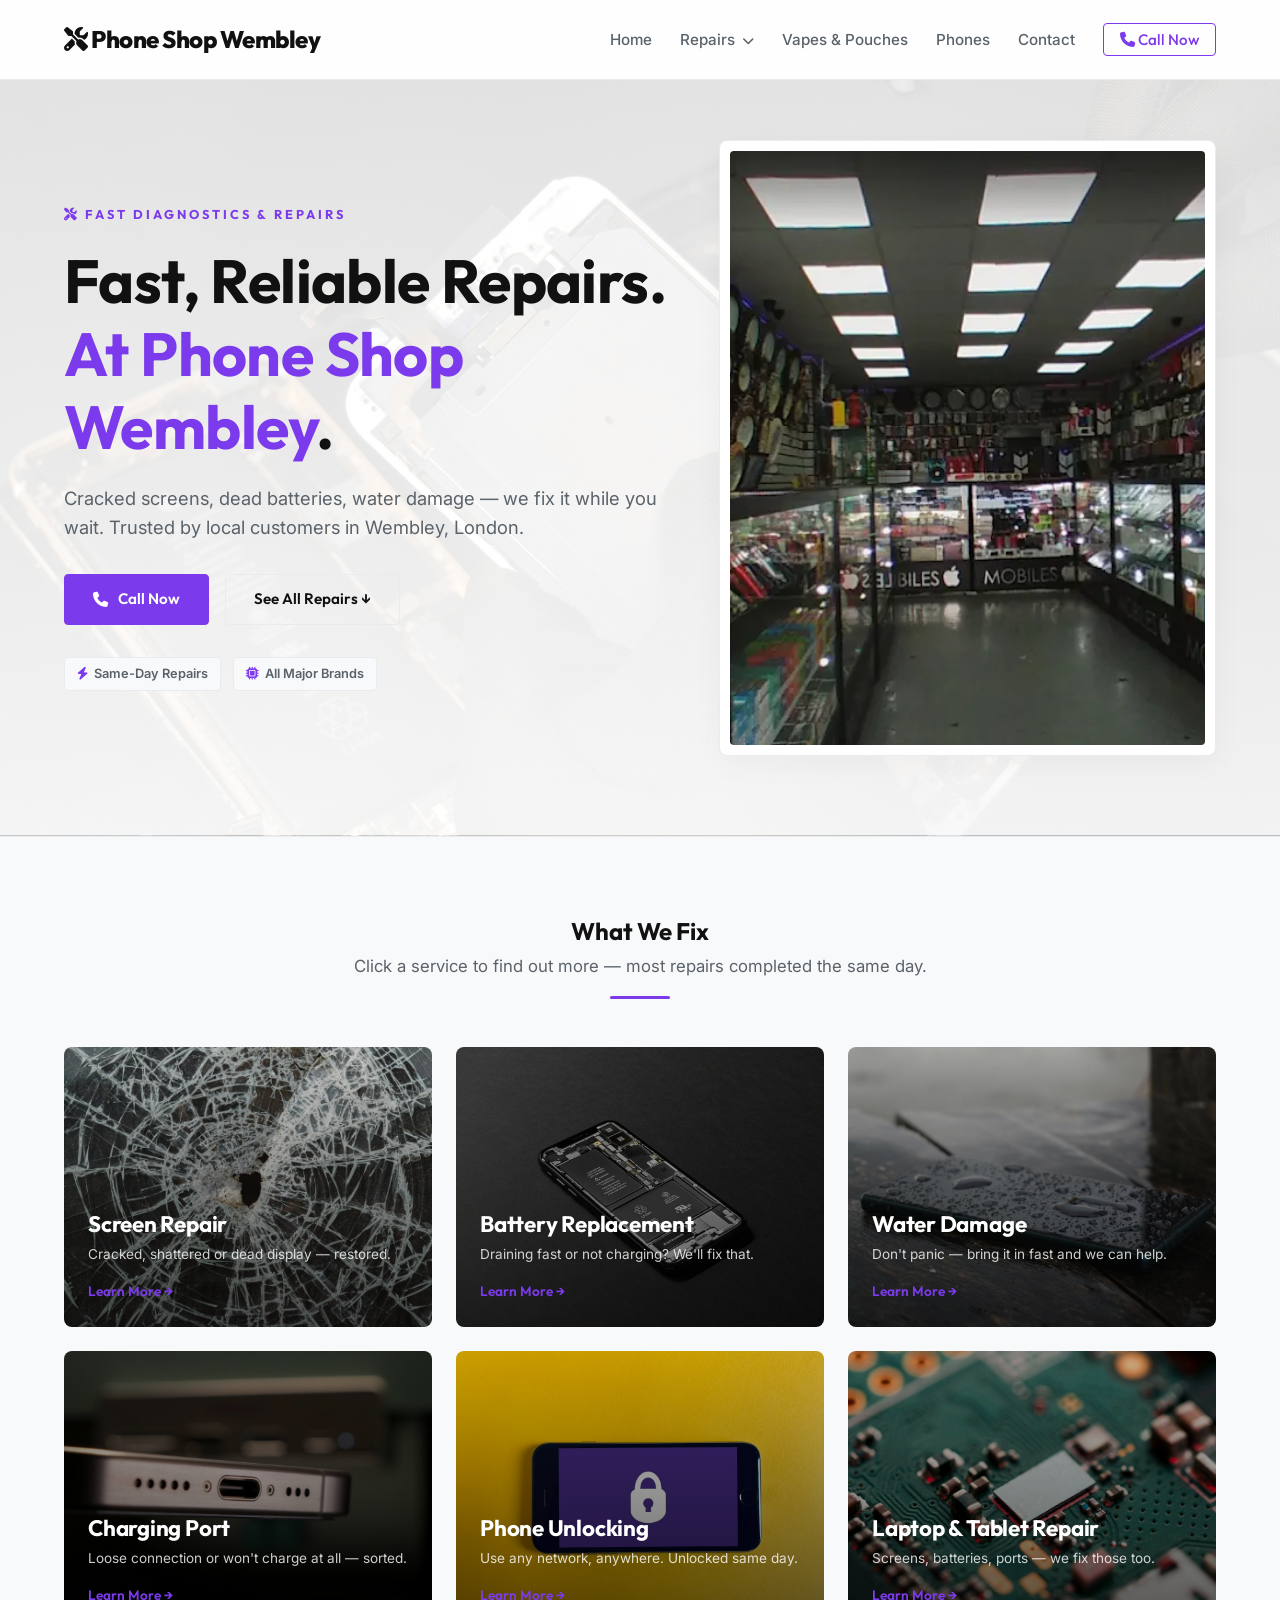
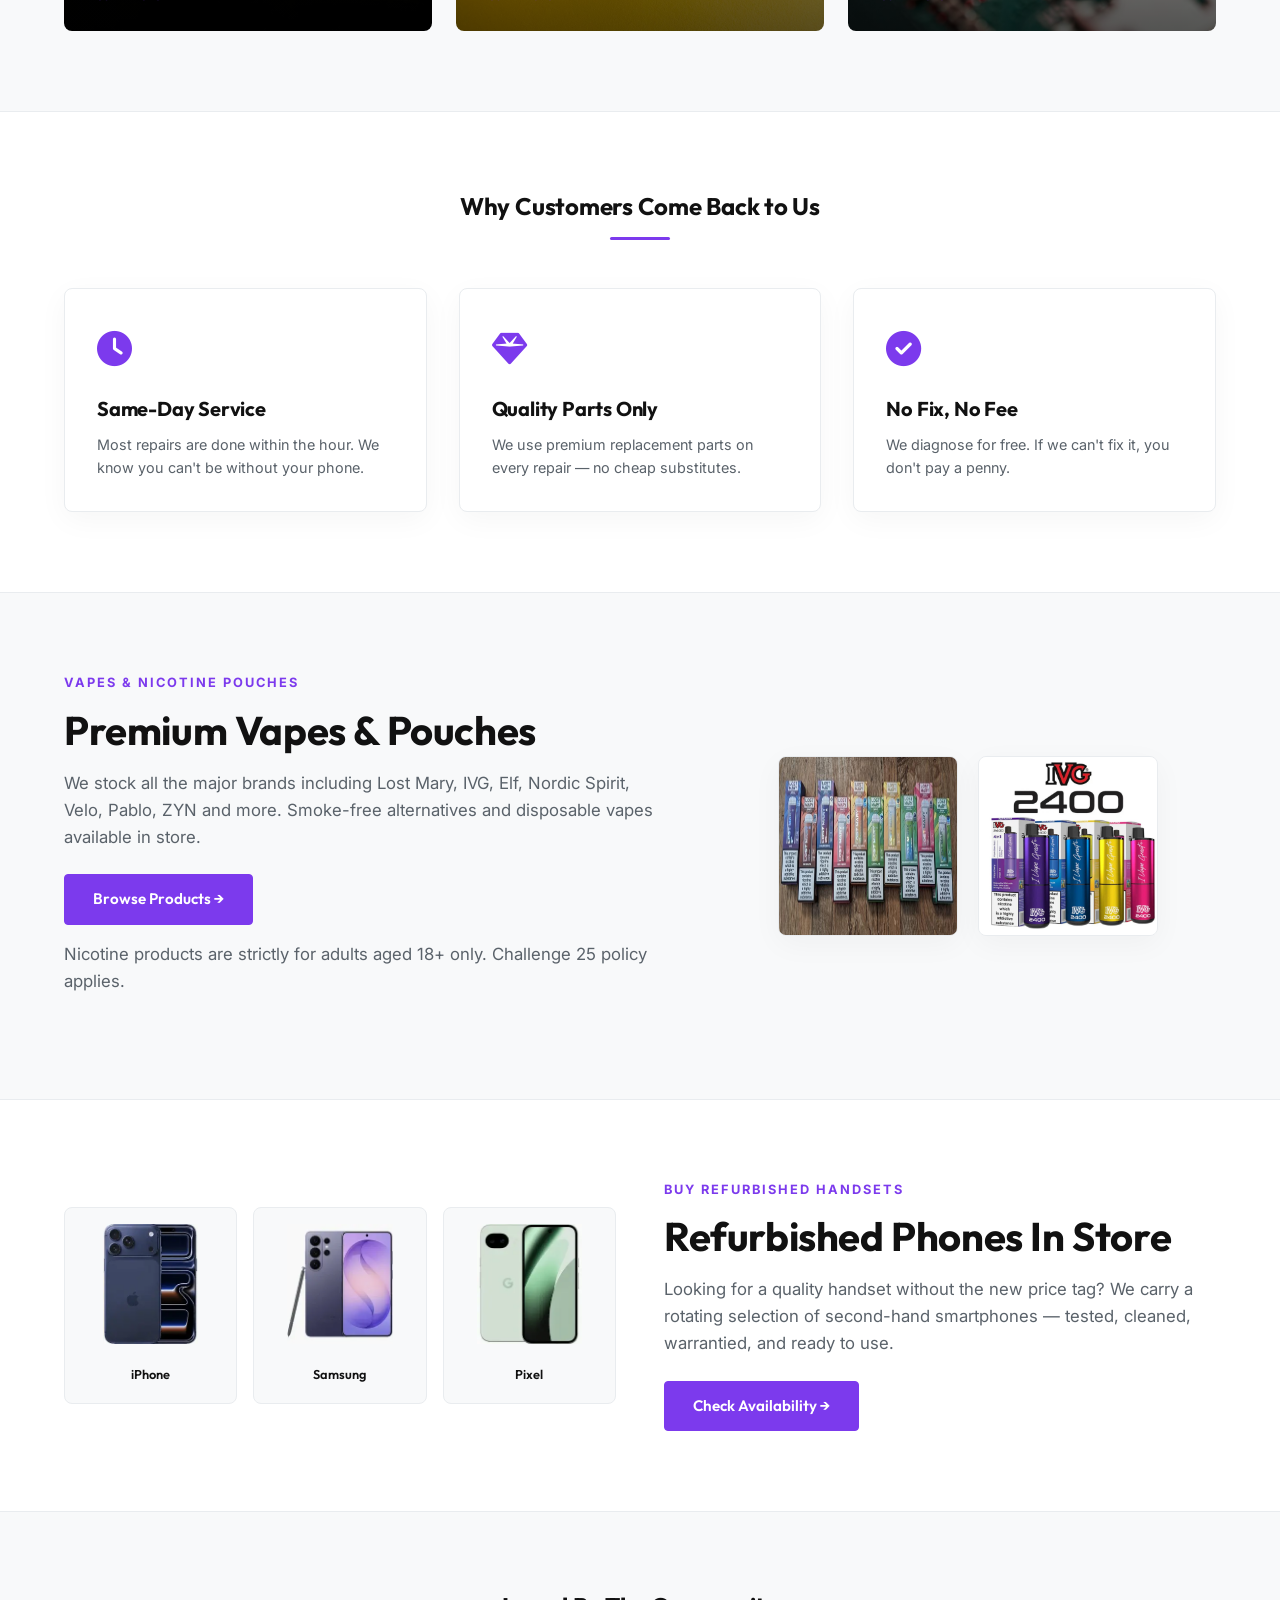
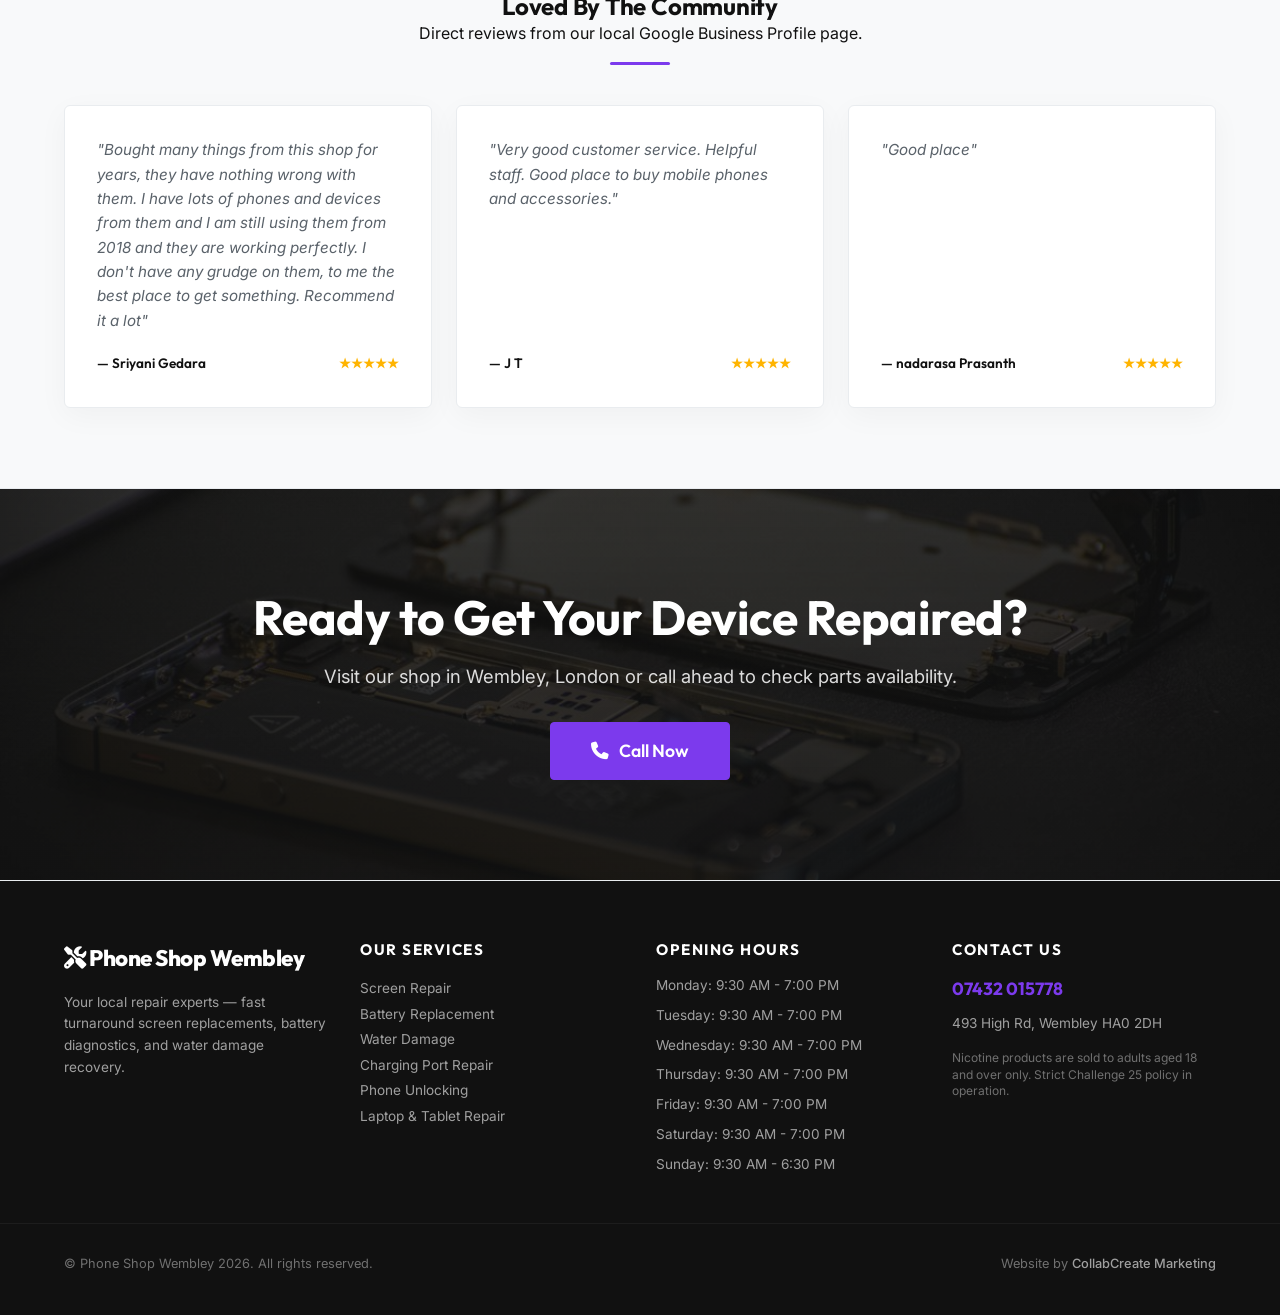
==== commit f1d95481: "Deploy premium responsive outreach site" ====
--- a/index.html
+++ b/index.html
@@ -45,6 +45,7 @@
                 <li><a href="vapes-pouches.html">Vapes &amp; Pouches</a></li>
                 <li><a href="phones-in-store.html">Phones</a></li>
                 <li><a href="contact.html">Contact</a></li>
+                
                 <li><a href="tel:07432015778" class="btn-nav-cta"><i class="fa-solid fa-phone"></i> Call Now</a></li>
             </ul>
             <div class="hamburger" id="hamburger"><i class="fa-solid fa-bars"></i></div>
@@ -273,6 +274,7 @@
             <div class="footer-brand">
                 <a href="index.html" class="footer-logo"><i class="fa-solid fa-screwdriver-wrench"></i> Phone Shop Wembley</a>
                 <p style="margin-top: 15px; font-size: 0.85rem; line-height: 1.6; color: rgba(255, 255, 255, 0.6);">Your local repair experts — fast turnaround screen replacements, battery diagnostics, and water damage recovery.</p>
+                
             </div>
             <div class="footer-links">
                 <h4>Our Services</h4>
--- a/styles.css
+++ b/styles.css
@@ -655,6 +655,13 @@
     background-size: cover;
     background-position: center;
     color: #ffffff;
+}
+
+.phone-unlock-hero {
+    background-size: contain !important;
+    background-repeat: no-repeat !important;
+    background-position: right 10% center !important;
+    background-color: #0a0a0a !important;
 }
 
 .service-hero h1 {
@@ -1274,7 +1281,8 @@
     
     /* Phone Unlocking Hero Position Adjust (Checklist Issue 4) */
     .phone-unlock-hero {
-        background-position: center 20% !important;
+        background-size: cover !important;
+        background-position: center 25% !important;
     }
     
     /* Expand buttons on mobile */
